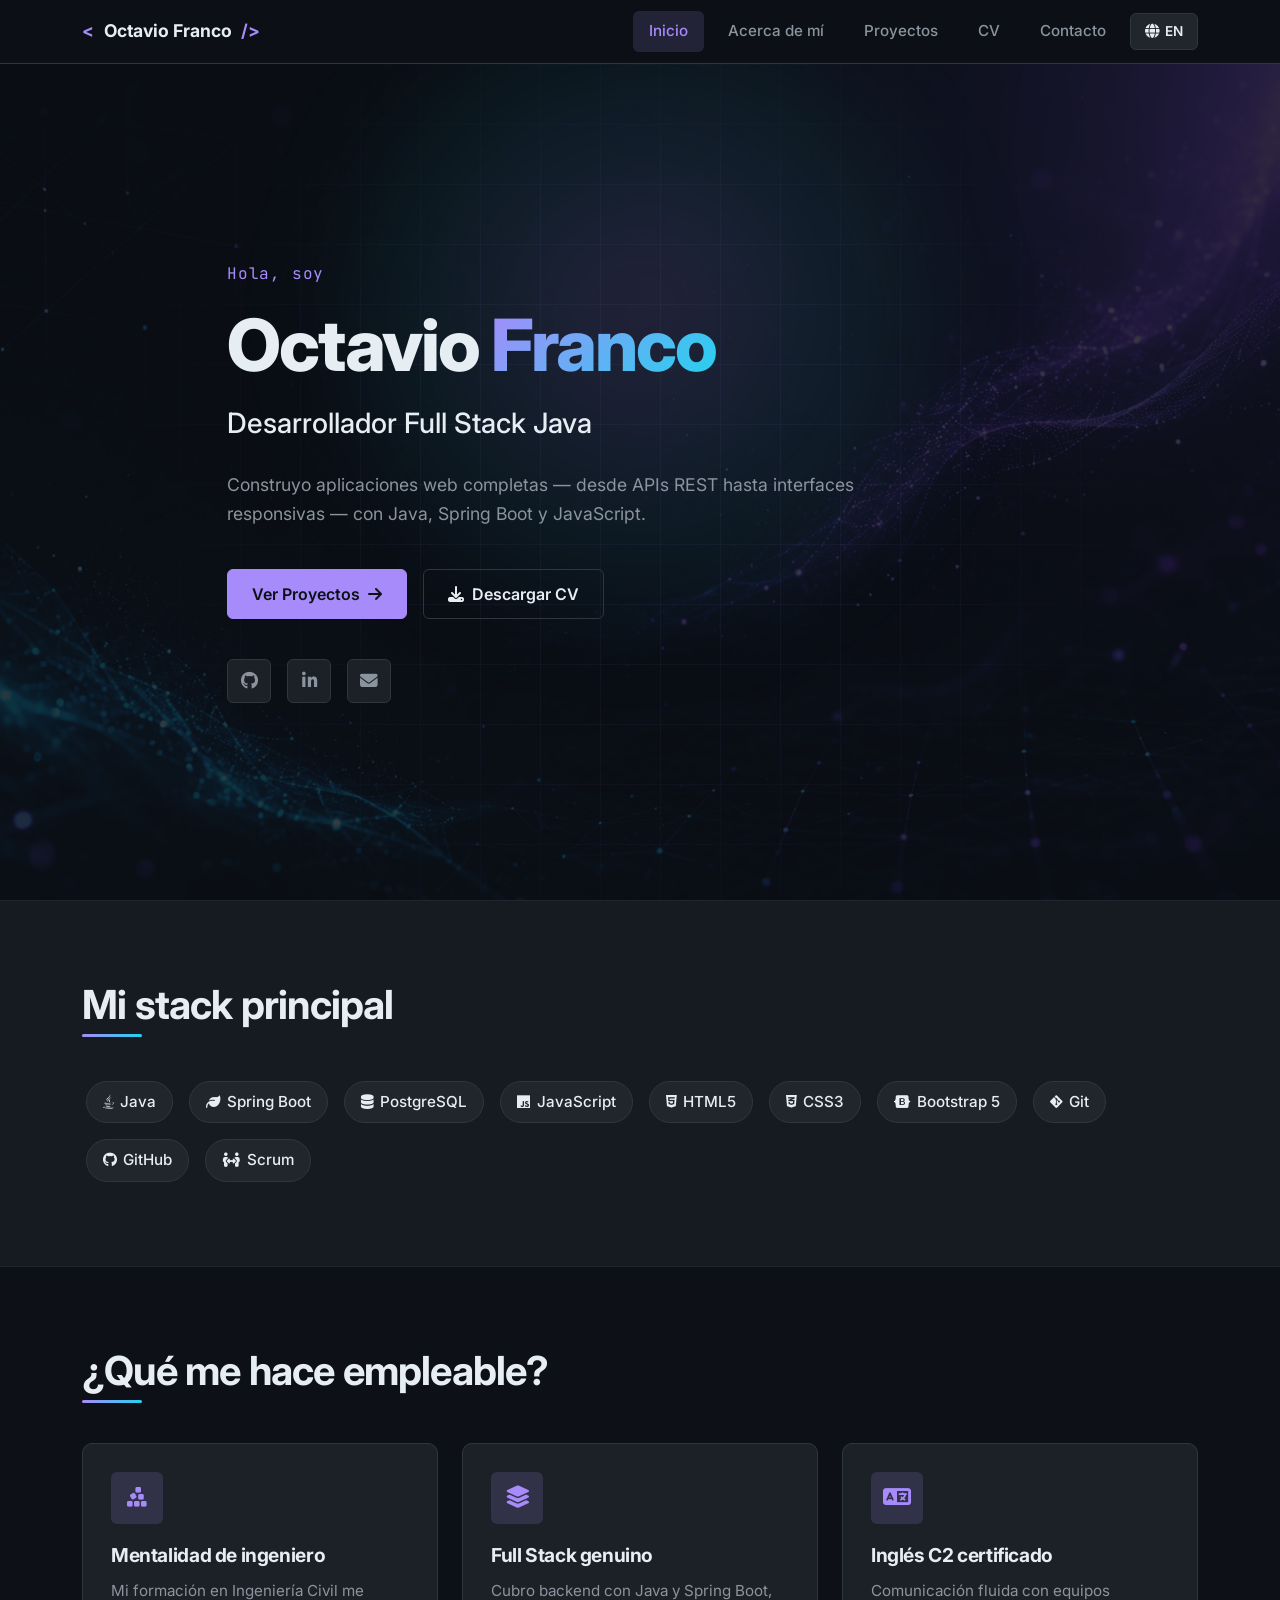
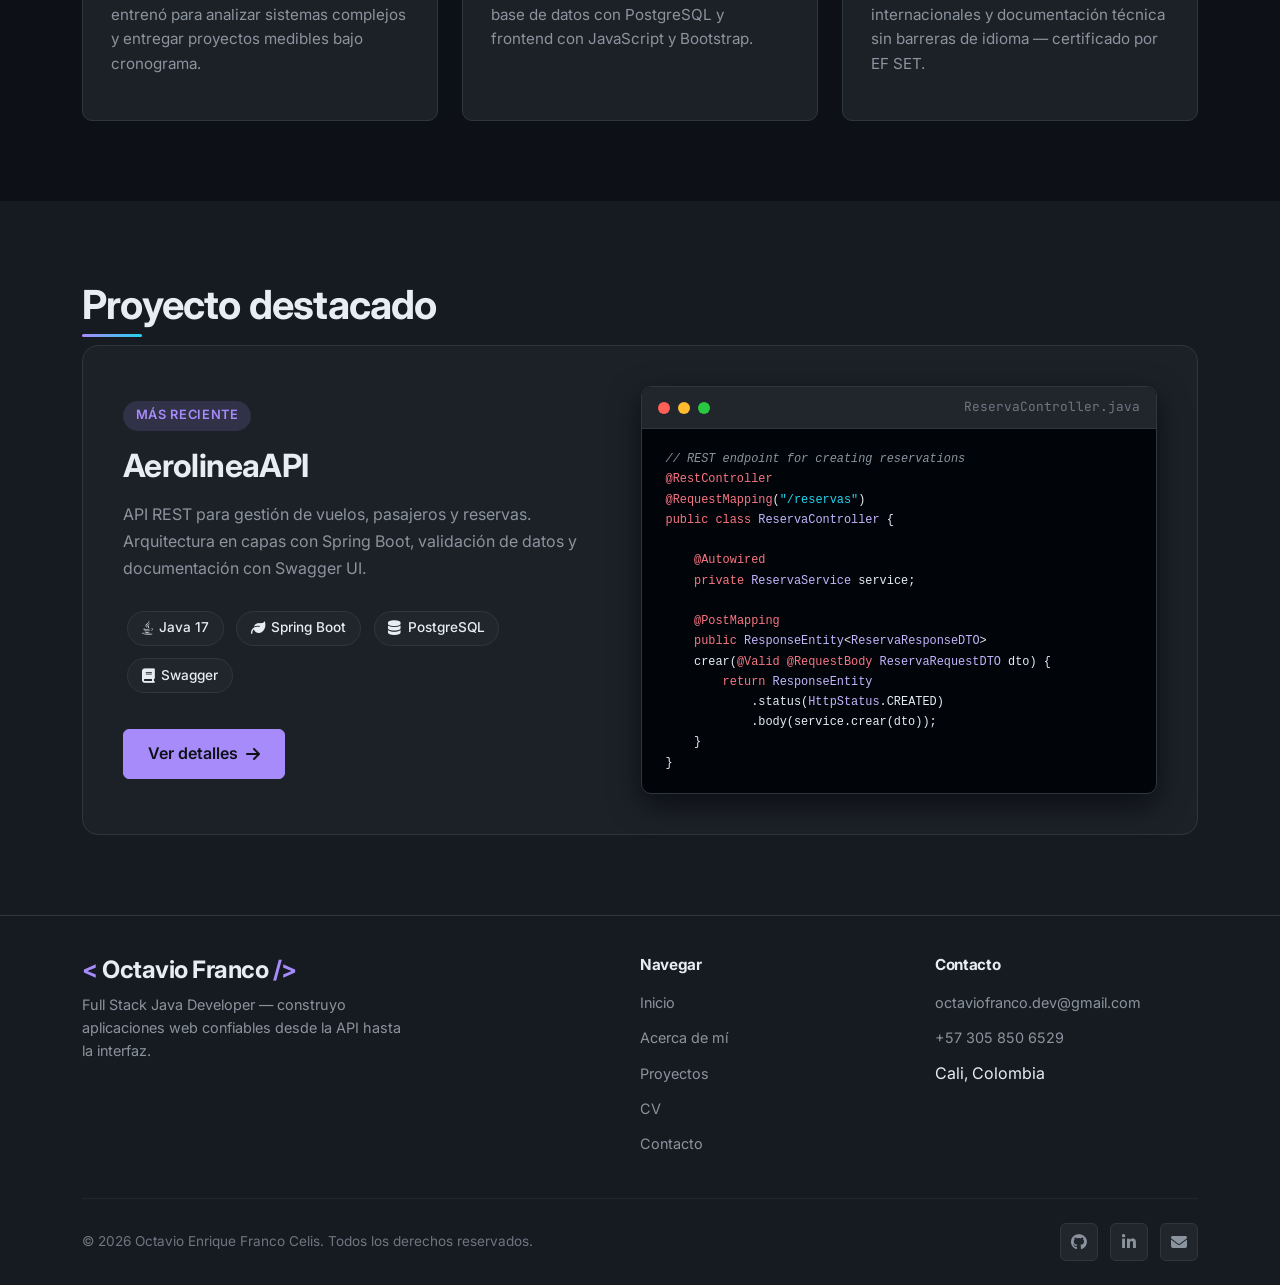
==== index.html @ 8898a6b8 "Portafolio — Octavio Franco, Full Stack Java Developer" ====
<!DOCTYPE html>
<html lang="es">
<head>
  <meta charset="UTF-8" />
  <meta name="viewport" content="width=device-width, initial-scale=1.0" />
  <meta name="description" content="Octavio Franco — Full Stack Java Developer Portfolio. Java, Spring Boot, PostgreSQL, JavaScript." />
  <meta name="author" content="Octavio Enrique Franco Celis" />
  <title>Octavio Franco · Full Stack Java Developer</title>

  <!-- Fonts -->
  <link rel="preconnect" href="https://fonts.googleapis.com" />
  <link rel="preconnect" href="https://fonts.gstatic.com" crossorigin />
  <link href="https://fonts.googleapis.com/css2?family=Inter:wght@400;500;600;700;800&family=JetBrains+Mono:wght@400;600&display=swap" rel="stylesheet" />

  <!-- Bootstrap 5 -->
  <link href="https://cdn.jsdelivr.net/npm/bootstrap@5.3.3/dist/css/bootstrap.min.css" rel="stylesheet" />

  <!-- Font Awesome -->
  <link rel="stylesheet" href="https://cdnjs.cloudflare.com/ajax/libs/font-awesome/6.5.0/css/all.min.css" />

  <!-- Own styles -->
  <link rel="stylesheet" href="assets/css/global.css" />
  <link rel="stylesheet" href="assets/css/home.css" />
</head>
<body data-page="index">

  <!-- Navbar (loaded via fetch) -->
  <div id="navbar-container"></div>

  <main>
    <!-- HERO -->
    <section class="hero">
      <div class="hero-bg-img"></div>
      <div class="hero-bg-grid"></div>
      <div class="hero-bg-glow"></div>
      <div class="container hero-content">
        <p class="hero-greeting fade-in" data-i18n="home.greeting">Hola, soy</p>
        <h1 class="hero-name fade-in fade-in-delay-1">
          Octavio <span class="accent">Franco</span>
        </h1>
        <p class="hero-role fade-in fade-in-delay-2" data-i18n="home.role">Desarrollador Full Stack Java</p>
        <p class="hero-tagline fade-in fade-in-delay-3" data-i18n="home.tagline">
          Construyo aplicaciones web completas — desde APIs REST hasta interfaces responsivas — con Java, Spring Boot y JavaScript.
        </p>

        <div class="hero-cta fade-in fade-in-delay-3">
          <a href="projects.html" class="btn-primary-custom">
            <span data-i18n="home.cta.projects">Ver Proyectos</span>
            <i class="fa-solid fa-arrow-right"></i>
          </a>
          <a href="assets/docs/cv-octavio-franco.pdf" class="btn-outline-custom" download>
            <i class="fa-solid fa-download"></i>
            <span data-i18n="home.cta.cv">Descargar CV</span>
          </a>
        </div>

        <div class="hero-social fade-in fade-in-delay-3">
          <a href="https://github.com/0ctapod" target="_blank" rel="noopener" aria-label="GitHub"><i class="fa-brands fa-github"></i></a>
          <a href="https://www.linkedin.com/in/octavio-franco-6341483b8/" target="_blank" rel="noopener" aria-label="LinkedIn"><i class="fa-brands fa-linkedin-in"></i></a>
          <a href="mailto:octaviofranco.dev@gmail.com" aria-label="Email"><i class="fa-solid fa-envelope"></i></a>
        </div>
      </div>
    </section>

    <!-- STACK -->
    <section class="section stack-section">
      <div class="container">
        <h2 class="section-title reveal" data-i18n="home.stack.title">Mi stack principal</h2>
        <div class="stack-grid reveal">
          <span class="tech-chip"><i class="fa-brands fa-java"></i> Java</span>
          <span class="tech-chip"><i class="fa-solid fa-leaf"></i> Spring Boot</span>
          <span class="tech-chip"><i class="fa-solid fa-database"></i> PostgreSQL</span>
          <span class="tech-chip"><i class="fa-brands fa-js"></i> JavaScript</span>
          <span class="tech-chip"><i class="fa-brands fa-html5"></i> HTML5</span>
          <span class="tech-chip"><i class="fa-brands fa-css3-alt"></i> CSS3</span>
          <span class="tech-chip"><i class="fa-brands fa-bootstrap"></i> Bootstrap 5</span>
          <span class="tech-chip"><i class="fa-brands fa-git-alt"></i> Git</span>
          <span class="tech-chip"><i class="fa-brands fa-github"></i> GitHub</span>
          <span class="tech-chip"><i class="fa-solid fa-people-arrows"></i> Scrum</span>
        </div>
      </div>
    </section>

    <!-- HIGHLIGHTS -->
    <section class="section highlights-section">
      <div class="container">
        <h2 class="section-title reveal" data-i18n="home.highlights.title">¿Qué me hace empleable?</h2>
        <div class="row g-4 mt-2">
          <div class="col-md-4 reveal">
            <div class="card-custom highlight-card">
              <div class="highlight-icon"><i class="fa-solid fa-cubes-stacked"></i></div>
              <h3 data-i18n="home.highlights.engineer.title">Mentalidad de ingeniero</h3>
              <p data-i18n="home.highlights.engineer.desc">Mi formación en Ingeniería Civil me entrenó para analizar sistemas complejos y entregar proyectos medibles bajo cronograma.</p>
            </div>
          </div>
          <div class="col-md-4 reveal">
            <div class="card-custom highlight-card">
              <div class="highlight-icon"><i class="fa-solid fa-layer-group"></i></div>
              <h3 data-i18n="home.highlights.fullstack.title">Full Stack genuino</h3>
              <p data-i18n="home.highlights.fullstack.desc">Cubro backend con Java y Spring Boot, base de datos con PostgreSQL y frontend con JavaScript y Bootstrap.</p>
            </div>
          </div>
          <div class="col-md-4 reveal">
            <div class="card-custom highlight-card">
              <div class="highlight-icon"><i class="fa-solid fa-language"></i></div>
              <h3 data-i18n="home.highlights.english.title">Inglés C2 certificado</h3>
              <p data-i18n="home.highlights.english.desc">Comunicación fluida con equipos internacionales y documentación técnica sin barreras de idioma — certificado por EF SET.</p>
            </div>
          </div>
        </div>
      </div>
    </section>

    <!-- FEATURED PROJECT -->
    <section class="section featured-section">
      <div class="container">
        <h2 class="section-title reveal" data-i18n="home.feature.title">Proyecto destacado</h2>
        <div class="featured-card reveal">
          <div class="featured-meta">
            <span class="featured-tag" data-i18n="home.feature.label">Más reciente</span>
            <h3>AerolineaAPI</h3>
            <p data-i18n="home.feature.desc">API REST para gestión de vuelos, pasajeros y reservas. Arquitectura en capas con Spring Boot, validación de datos y documentación con Swagger UI.</p>
            <div class="featured-stack">
              <span class="tech-chip"><i class="fa-brands fa-java"></i> Java 17</span>
              <span class="tech-chip"><i class="fa-solid fa-leaf"></i> Spring Boot</span>
              <span class="tech-chip"><i class="fa-solid fa-database"></i> PostgreSQL</span>
              <span class="tech-chip"><i class="fa-solid fa-book"></i> Swagger</span>
            </div>
            <a href="projects.html#aerolinea" class="btn-primary-custom mt-3">
              <span data-i18n="home.feature.cta">Ver detalles</span>
              <i class="fa-solid fa-arrow-right"></i>
            </a>
          </div>
          <div class="featured-visual">
            <div class="code-window">
              <div class="code-bar">
                <span class="dot red"></span>
                <span class="dot yellow"></span>
                <span class="dot green"></span>
                <span class="code-filename">ReservaController.java</span>
              </div>
              <pre class="code-body"><code><span class="code-comment">// REST endpoint for creating reservations</span>
<span class="code-keyword">@RestController</span>
<span class="code-keyword">@RequestMapping</span>(<span class="code-string">"/reservas"</span>)
<span class="code-keyword">public class</span> <span class="code-class">ReservaController</span> {

    <span class="code-keyword">@Autowired</span>
    <span class="code-keyword">private</span> <span class="code-class">ReservaService</span> service;

    <span class="code-keyword">@PostMapping</span>
    <span class="code-keyword">public</span> <span class="code-class">ResponseEntity</span>&lt;<span class="code-class">ReservaResponseDTO</span>&gt;
    crear(<span class="code-keyword">@Valid @RequestBody</span> <span class="code-class">ReservaRequestDTO</span> dto) {
        <span class="code-keyword">return</span> <span class="code-class">ResponseEntity</span>
            .status(<span class="code-class">HttpStatus</span>.CREATED)
            .body(service.crear(dto));
    }
}</code></pre>
            </div>
          </div>
        </div>
      </div>
    </section>
  </main>

  <!-- Footer (loaded via fetch) -->
  <div id="footer-container"></div>

  <!-- Bootstrap JS -->
  <script src="https://cdn.jsdelivr.net/npm/bootstrap@5.3.3/dist/js/bootstrap.bundle.min.js"></script>
  <!-- Own scripts -->
  <script src="assets/js/translations.js"></script>
  <script src="assets/js/main.js"></script>
</body>
</html>
---- assets/css/global.css ----
/* ============================================================
   GLOBAL.CSS — Design System & Shared Components
   Octavio Franco · Full Stack Java Developer Portfolio
   Style: Dark Tech Professional (GitHub-inspired)
   ============================================================ */

/* ---------- Design Tokens ---------- */
:root {
  /* Surface colors */
  --bg-primary: #0d1117;
  --bg-surface: #161b22;
  --bg-card: #1c2128;
  --bg-elevated: #21262d;

  /* Borders & dividers */
  --border: #30363d;
  --border-muted: #21262d;

  /* Accent colors — Violet + Cyan */
  --accent: #a78bfa;
  --accent-hover: #c4b5fd;
  --accent-soft: rgba(167, 139, 250, 0.15);
  --accent-cyan: #22d3ee;
  --accent-cyan-soft: rgba(34, 211, 238, 0.15);
  --accent-green: #3fb950;
  --accent-orange: #f0883e;

  /* Text */
  --text-primary: #e6edf3;
  --text-secondary: #8b949e;
  --text-muted: #6e7681;

  /* Effects */
  --shadow-sm: 0 1px 3px rgba(0, 0, 0, 0.4);
  --shadow-md: 0 4px 12px rgba(0, 0, 0, 0.5);
  --shadow-lg: 0 10px 30px rgba(0, 0, 0, 0.6);
  --glow-accent: 0 0 20px rgba(167, 139, 250, 0.3);
  --glow-cyan:   0 0 20px rgba(34, 211, 238, 0.25);

  /* Spacing & layout */
  --radius-sm: 6px;
  --radius-md: 10px;
  --radius-lg: 16px;
  --navbar-h: 64px;

  /* Typography */
  --font-sans: 'Inter', -apple-system, BlinkMacSystemFont, 'Segoe UI', sans-serif;
  --font-mono: 'JetBrains Mono', 'Fira Code', Consolas, monospace;
}

/* ---------- Reset & Base ---------- */
* {
  margin: 0;
  padding: 0;
  box-sizing: border-box;
}

html {
  scroll-behavior: smooth;
  scroll-padding-top: var(--navbar-h);
}

body {
  font-family: var(--font-sans);
  background-color: var(--bg-primary);
  color: var(--text-primary);
  line-height: 1.6;
  min-height: 100vh;
  display: flex;
  flex-direction: column;
  overflow-x: hidden;
}

main {
  flex: 1;
  padding-top: var(--navbar-h);
}

a {
  color: var(--accent);
  text-decoration: none;
  transition: color 0.2s ease;
}

a:hover {
  color: var(--accent-hover);
}

h1, h2, h3, h4, h5, h6 {
  color: var(--text-primary);
  font-weight: 700;
  line-height: 1.2;
  letter-spacing: -0.02em;
}

h1 { font-size: clamp(2rem, 5vw, 3.5rem); }
h2 { font-size: clamp(1.75rem, 4vw, 2.5rem); }
h3 { font-size: clamp(1.25rem, 3vw, 1.75rem); }

p {
  color: var(--text-secondary);
  font-size: 1rem;
}

/* ---------- Reusable Layout ---------- */
.section {
  padding: 5rem 0;
}

.section-title {
  margin-bottom: 1rem;
  position: relative;
  display: inline-block;
}

.section-title::after {
  content: '';
  position: absolute;
  bottom: -8px;
  left: 0;
  width: 60px;
  height: 3px;
  background: linear-gradient(90deg, var(--accent), var(--accent-cyan));
  border-radius: 2px;
}

.section-subtitle {
  color: var(--text-secondary);
  margin-bottom: 3rem;
  max-width: 600px;
}

/* ---------- Buttons ---------- */
.btn-primary-custom {
  background: var(--accent);
  color: var(--bg-primary);
  border: 1px solid var(--accent);
  padding: 0.7rem 1.5rem;
  border-radius: var(--radius-sm);
  font-weight: 600;
  transition: all 0.2s ease;
  display: inline-flex;
  align-items: center;
  gap: 0.5rem;
}

.btn-primary-custom:hover {
  background: var(--accent-hover);
  border-color: var(--accent-hover);
  color: var(--bg-primary);
  transform: translateY(-2px);
  box-shadow: var(--glow-accent);
}

.btn-outline-custom {
  background: transparent;
  color: var(--text-primary);
  border: 1px solid var(--border);
  padding: 0.7rem 1.5rem;
  border-radius: var(--radius-sm);
  font-weight: 600;
  transition: all 0.2s ease;
  display: inline-flex;
  align-items: center;
  gap: 0.5rem;
}

.btn-outline-custom:hover {
  border-color: var(--accent);
  color: var(--accent);
  background: var(--accent-soft);
  transform: translateY(-2px);
}

/* ---------- Cards ---------- */
.card-custom {
  background: var(--bg-card);
  border: 1px solid var(--border);
  border-radius: var(--radius-md);
  padding: 1.75rem;
  transition: all 0.25s ease;
  height: 100%;
}

.card-custom:hover {
  border-color: var(--accent);
  transform: translateY(-4px);
  box-shadow: var(--shadow-md), var(--glow-accent);
}

/* ---------- Tech chips ---------- */
.tech-chip {
  display: inline-flex;
  align-items: center;
  gap: 0.4rem;
  background: var(--bg-elevated);
  color: var(--text-primary);
  border: 1px solid var(--border);
  padding: 0.35rem 0.85rem;
  border-radius: 100px;
  font-size: 0.85rem;
  font-weight: 500;
  margin: 0.25rem;
  transition: all 0.2s ease;
}

.tech-chip:hover {
  border-color: var(--accent);
  color: var(--accent);
}

.tech-chip i {
  font-size: 0.9rem;
}

/* ---------- NAVBAR ---------- */
.navbar-custom {
  position: fixed;
  top: 0;
  left: 0;
  right: 0;
  height: var(--navbar-h);
  background: rgba(13, 17, 23, 0.85);
  backdrop-filter: blur(12px);
  -webkit-backdrop-filter: blur(12px);
  border-bottom: 1px solid var(--border);
  z-index: 1000;
  transition: all 0.3s ease;
}

.navbar-custom .container {
  height: 100%;
  display: flex;
  align-items: center;
  justify-content: space-between;
}

.navbar-brand-custom {
  display: flex;
  align-items: center;
  gap: 0.6rem;
  color: var(--text-primary);
  font-weight: 700;
  font-size: 1.1rem;
  text-decoration: none;
}

.navbar-brand-custom:hover {
  color: var(--accent);
}

.navbar-brand-custom .brand-bracket {
  color: var(--accent);
}

.navbar-nav-custom {
  display: flex;
  align-items: center;
  gap: 0.5rem;
  list-style: none;
  margin: 0;
  padding: 0;
}

.navbar-nav-custom li a {
  display: block;
  padding: 0.5rem 1rem;
  color: var(--text-secondary);
  font-weight: 500;
  font-size: 0.95rem;
  border-radius: var(--radius-sm);
  transition: all 0.2s ease;
}

.navbar-nav-custom li a:hover {
  color: var(--text-primary);
  background: var(--bg-elevated);
}

.navbar-nav-custom li a.active {
  color: var(--accent);
  background: var(--accent-soft);
}

.lang-toggle {
  display: inline-flex;
  align-items: center;
  gap: 0.4rem;
  padding: 0.4rem 0.85rem;
  background: var(--bg-elevated);
  border: 1px solid var(--border);
  border-radius: var(--radius-sm);
  color: var(--text-primary);
  font-weight: 600;
  font-size: 0.85rem;
  cursor: pointer;
  transition: all 0.2s ease;
}

.lang-toggle:hover {
  border-color: var(--accent);
  color: var(--accent);
}

.lang-toggle i {
  font-size: 0.9rem;
}

/* Mobile menu button */
.menu-toggle {
  display: none;
  background: transparent;
  border: 1px solid var(--border);
  color: var(--text-primary);
  width: 40px;
  height: 40px;
  border-radius: var(--radius-sm);
  cursor: pointer;
  align-items: center;
  justify-content: center;
}

.menu-toggle:hover {
  border-color: var(--accent);
  color: var(--accent);
}

/* ---------- FOOTER ---------- */
.footer-custom {
  background: var(--bg-surface);
  border-top: 1px solid var(--border);
  padding: 2.5rem 0 1.5rem;
  margin-top: auto;
}

.footer-grid {
  display: grid;
  grid-template-columns: 2fr 1fr 1fr;
  gap: 2rem;
  margin-bottom: 2rem;
}

.footer-brand h4 {
  margin-bottom: 0.5rem;
  color: var(--text-primary);
}

.footer-brand p {
  color: var(--text-secondary);
  font-size: 0.9rem;
  max-width: 320px;
}

.footer-col h5 {
  color: var(--text-primary);
  font-size: 0.95rem;
  margin-bottom: 1rem;
}

.footer-col ul {
  list-style: none;
  padding: 0;
  margin: 0;
}

.footer-col ul li {
  margin-bottom: 0.6rem;
}

.footer-col ul li a {
  color: var(--text-secondary);
  font-size: 0.9rem;
  transition: color 0.2s ease;
}

.footer-col ul li a:hover {
  color: var(--accent);
}

.footer-bottom {
  border-top: 1px solid var(--border-muted);
  padding-top: 1.5rem;
  display: flex;
  justify-content: space-between;
  align-items: center;
  flex-wrap: wrap;
  gap: 1rem;
}

.footer-bottom p {
  color: var(--text-muted);
  font-size: 0.85rem;
  margin: 0;
}

.social-icons {
  display: flex;
  gap: 0.75rem;
}

.social-icons a {
  display: inline-flex;
  align-items: center;
  justify-content: center;
  width: 38px;
  height: 38px;
  background: var(--bg-elevated);
  border: 1px solid var(--border);
  border-radius: var(--radius-sm);
  color: var(--text-secondary);
  transition: all 0.2s ease;
}

.social-icons a:hover {
  background: var(--accent-soft);
  border-color: var(--accent);
  color: var(--accent);
  transform: translateY(-2px);
}

/* ---------- Animations ---------- */
@keyframes fadeInUp {
  from {
    opacity: 0;
    transform: translateY(20px);
  }
  to {
    opacity: 1;
    transform: translateY(0);
  }
}

.fade-in {
  animation: fadeInUp 0.6s ease-out forwards;
}

.fade-in-delay-1 { animation-delay: 0.1s; opacity: 0; }
.fade-in-delay-2 { animation-delay: 0.2s; opacity: 0; }
.fade-in-delay-3 { animation-delay: 0.3s; opacity: 0; }

/* Scroll reveal */
.reveal {
  opacity: 0;
  transform: translateY(30px);
  transition: opacity 0.7s ease, transform 0.7s ease;
}

.reveal.visible {
  opacity: 1;
  transform: translateY(0);
}

/* ---------- Responsive ---------- */
@media (max-width: 992px) {
  .footer-grid {
    grid-template-columns: 1fr 1fr;
  }
  .footer-brand {
    grid-column: span 2;
  }
}

@media (max-width: 768px) {
  .menu-toggle {
    display: inline-flex;
  }

  .navbar-nav-custom {
    position: fixed;
    top: var(--navbar-h);
    left: 0;
    right: 0;
    flex-direction: column;
    align-items: stretch;
    gap: 0;
    background: var(--bg-surface);
    border-bottom: 1px solid var(--border);
    padding: 1rem;
    transform: translateY(-150%);
    transition: transform 0.3s ease;
  }

  .navbar-nav-custom.open {
    transform: translateY(0);
  }

  .navbar-nav-custom li {
    width: 100%;
  }

  .navbar-nav-custom li a {
    width: 100%;
    padding: 0.85rem 1rem;
  }

  .lang-toggle {
    margin-top: 0.5rem;
    align-self: flex-start;
  }

  .section {
    padding: 3rem 0;
  }

  .footer-grid {
    grid-template-columns: 1fr;
  }
  .footer-brand {
    grid-column: span 1;
  }
  .footer-bottom {
    flex-direction: column;
    text-align: center;
  }
}
---- assets/css/home.css ----
/* ============================================================
   HOME.CSS — Landing page specific styles
   ============================================================ */

/* ---------- HERO ---------- */
.hero {
  position: relative;
  min-height: calc(100vh - var(--navbar-h));
  display: flex;
  align-items: center;
  overflow: hidden;
  padding: 4rem 0;
}

/* Background image layer — place generated image at assets/img/hero-bg.png */
.hero-bg-img {
  position: absolute;
  inset: 0;
  background-image: url('../img/hero-bg.png');
  background-size: cover;
  background-position: center;
  opacity: 0.18;
  pointer-events: none;
  /* Fallback: if image not present, this layer is invisible — grid shows instead */
}

.hero-bg-grid {
  position: absolute;
  inset: 0;
  background-image:
    linear-gradient(rgba(167, 139, 250, 0.05) 1px, transparent 1px),
    linear-gradient(90deg, rgba(167, 139, 250, 0.05) 1px, transparent 1px);
  background-size: 60px 60px;
  mask-image: radial-gradient(circle at center, black 30%, transparent 75%);
  -webkit-mask-image: radial-gradient(circle at center, black 30%, transparent 75%);
  pointer-events: none;
}

.hero-bg-glow {
  position: absolute;
  top: 30%;
  left: 50%;
  transform: translate(-50%, -50%);
  width: 700px;
  height: 700px;
  background: radial-gradient(
    ellipse at center,
    rgba(167, 139, 250, 0.18) 0%,
    rgba(34, 211, 238, 0.07) 45%,
    transparent 70%
  );
  pointer-events: none;
  filter: blur(50px);
}

.hero-content {
  position: relative;
  z-index: 2;
  max-width: 850px;
}

.hero-greeting {
  font-family: var(--font-mono);
  color: var(--accent);
  font-size: 1rem;
  margin-bottom: 1rem;
  letter-spacing: 0.05em;
}

.hero-name {
  font-size: clamp(2.5rem, 7vw, 4.5rem);
  font-weight: 800;
  margin-bottom: 0.75rem;
  letter-spacing: -0.03em;
}

.hero-name .accent {
  background: linear-gradient(135deg, var(--accent) 0%, var(--accent-cyan) 100%);
  -webkit-background-clip: text;
  -webkit-text-fill-color: transparent;
  background-clip: text;
}

.hero-role {
  font-size: clamp(1.25rem, 3vw, 1.75rem);
  color: var(--text-primary);
  font-weight: 500;
  margin-bottom: 1.5rem;
}

.hero-tagline {
  font-size: 1.1rem;
  color: var(--text-secondary);
  max-width: 640px;
  margin-bottom: 2.5rem;
  line-height: 1.7;
}

.hero-cta {
  display: flex;
  gap: 1rem;
  flex-wrap: wrap;
  margin-bottom: 2.5rem;
}

.hero-social {
  display: flex;
  gap: 1rem;
}

.hero-social a {
  display: inline-flex;
  align-items: center;
  justify-content: center;
  width: 44px;
  height: 44px;
  background: var(--bg-card);
  border: 1px solid var(--border);
  border-radius: var(--radius-sm);
  color: var(--text-secondary);
  font-size: 1.1rem;
  transition: all 0.2s ease;
}

.hero-social a:hover {
  color: var(--accent);
  border-color: var(--accent);
  transform: translateY(-3px);
  box-shadow: var(--glow-accent);
}

/* ---------- STACK ---------- */
.stack-section {
  background: var(--bg-surface);
  border-top: 1px solid var(--border-muted);
  border-bottom: 1px solid var(--border-muted);
}

.stack-grid {
  display: flex;
  flex-wrap: wrap;
  gap: 0.5rem;
  margin-top: 2rem;
}

.stack-grid .tech-chip {
  font-size: 0.95rem;
  padding: 0.5rem 1rem;
}

/* ---------- HIGHLIGHTS ---------- */
.highlights-section { background: var(--bg-primary); }

.highlight-card {
  text-align: left;
  position: relative;
  overflow: hidden;
}

.highlight-icon {
  display: inline-flex;
  align-items: center;
  justify-content: center;
  width: 52px;
  height: 52px;
  border-radius: var(--radius-sm);
  background: var(--accent-soft);
  color: var(--accent);
  font-size: 1.4rem;
  margin-bottom: 1.25rem;
}

.highlight-card h3 {
  font-size: 1.2rem;
  margin-bottom: 0.75rem;
}

.highlight-card p {
  font-size: 0.95rem;
  line-height: 1.6;
}

/* ---------- FEATURED PROJECT ---------- */
.featured-section { background: var(--bg-surface); }

.featured-card {
  display: grid;
  grid-template-columns: 1fr 1.1fr;
  gap: 3rem;
  align-items: center;
  background: var(--bg-card);
  border: 1px solid var(--border);
  border-radius: var(--radius-lg);
  padding: 2.5rem;
  transition: all 0.3s ease;
}

.featured-card:hover {
  border-color: var(--accent);
  box-shadow: var(--shadow-md), var(--glow-accent), var(--glow-cyan);
}

.featured-tag {
  display: inline-block;
  background: var(--accent-soft);
  color: var(--accent);
  font-size: 0.8rem;
  font-weight: 600;
  padding: 0.3rem 0.8rem;
  border-radius: 100px;
  margin-bottom: 1rem;
  text-transform: uppercase;
  letter-spacing: 0.05em;
}

.featured-meta h3 {
  font-size: 2rem;
  margin-bottom: 1rem;
  color: var(--text-primary);
}

.featured-meta p {
  color: var(--text-secondary);
  margin-bottom: 1.5rem;
  line-height: 1.7;
}

.featured-stack {
  display: flex;
  flex-wrap: wrap;
  gap: 0.3rem;
  margin-bottom: 1rem;
}

/* Code window mockup */
.code-window {
  background: #010409;
  border: 1px solid var(--border);
  border-radius: var(--radius-md);
  overflow: hidden;
  font-family: var(--font-mono);
  font-size: 0.85rem;
  box-shadow: var(--shadow-lg);
}

.code-bar {
  display: flex;
  align-items: center;
  gap: 0.5rem;
  background: var(--bg-elevated);
  padding: 0.65rem 1rem;
  border-bottom: 1px solid var(--border);
}

.code-bar .dot {
  width: 12px;
  height: 12px;
  border-radius: 50%;
}
.dot.red { background: #ff5f57; }
.dot.yellow { background: #febc2e; }
.dot.green { background: #28c840; }

.code-filename {
  margin-left: auto;
  color: var(--text-muted);
  font-size: 0.8rem;
}

.code-body {
  margin: 0;
  padding: 1.25rem 1.5rem;
  color: var(--text-primary);
  line-height: 1.7;
  overflow-x: auto;
  white-space: pre;
}

.code-comment { color: #8b949e; font-style: italic; }
.code-keyword { color: #f97583; }
.code-string  { color: #22d3ee; }   /* cyan */
.code-class   { color: #c4b5fd; }   /* violet */

/* ---------- Responsive ---------- */
@media (max-width: 992px) {
  .featured-card {
    grid-template-columns: 1fr;
    gap: 2rem;
    padding: 2rem;
  }
  .code-body {
    font-size: 0.78rem;
  }
}

@media (max-width: 576px) {
  .hero {
    min-height: auto;
    padding: 3rem 0 2rem;
  }
  .hero-cta { flex-direction: column; align-items: flex-start; }
  .hero-cta .btn-primary-custom,
  .hero-cta .btn-outline-custom {
    width: 100%;
    justify-content: center;
  }
  .featured-card { padding: 1.5rem; }
  .code-body { font-size: 0.72rem; padding: 1rem; }
}
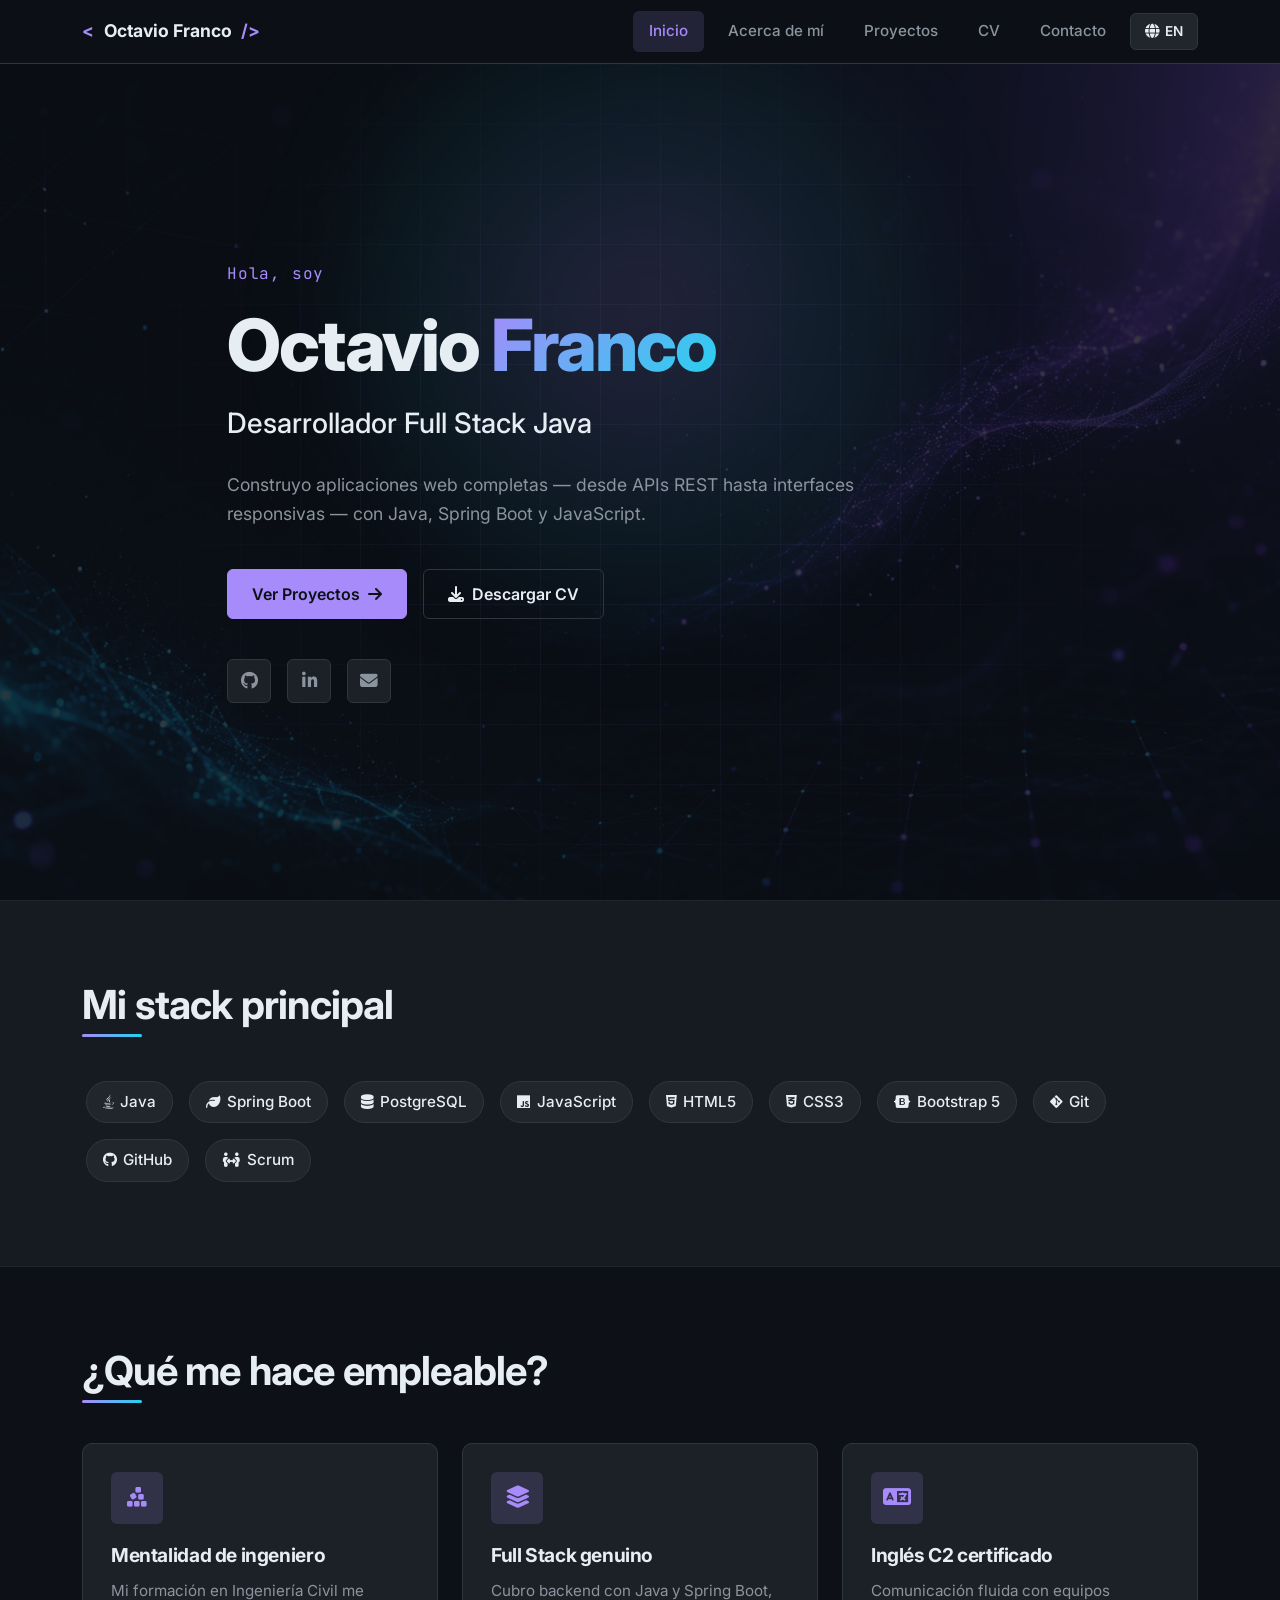
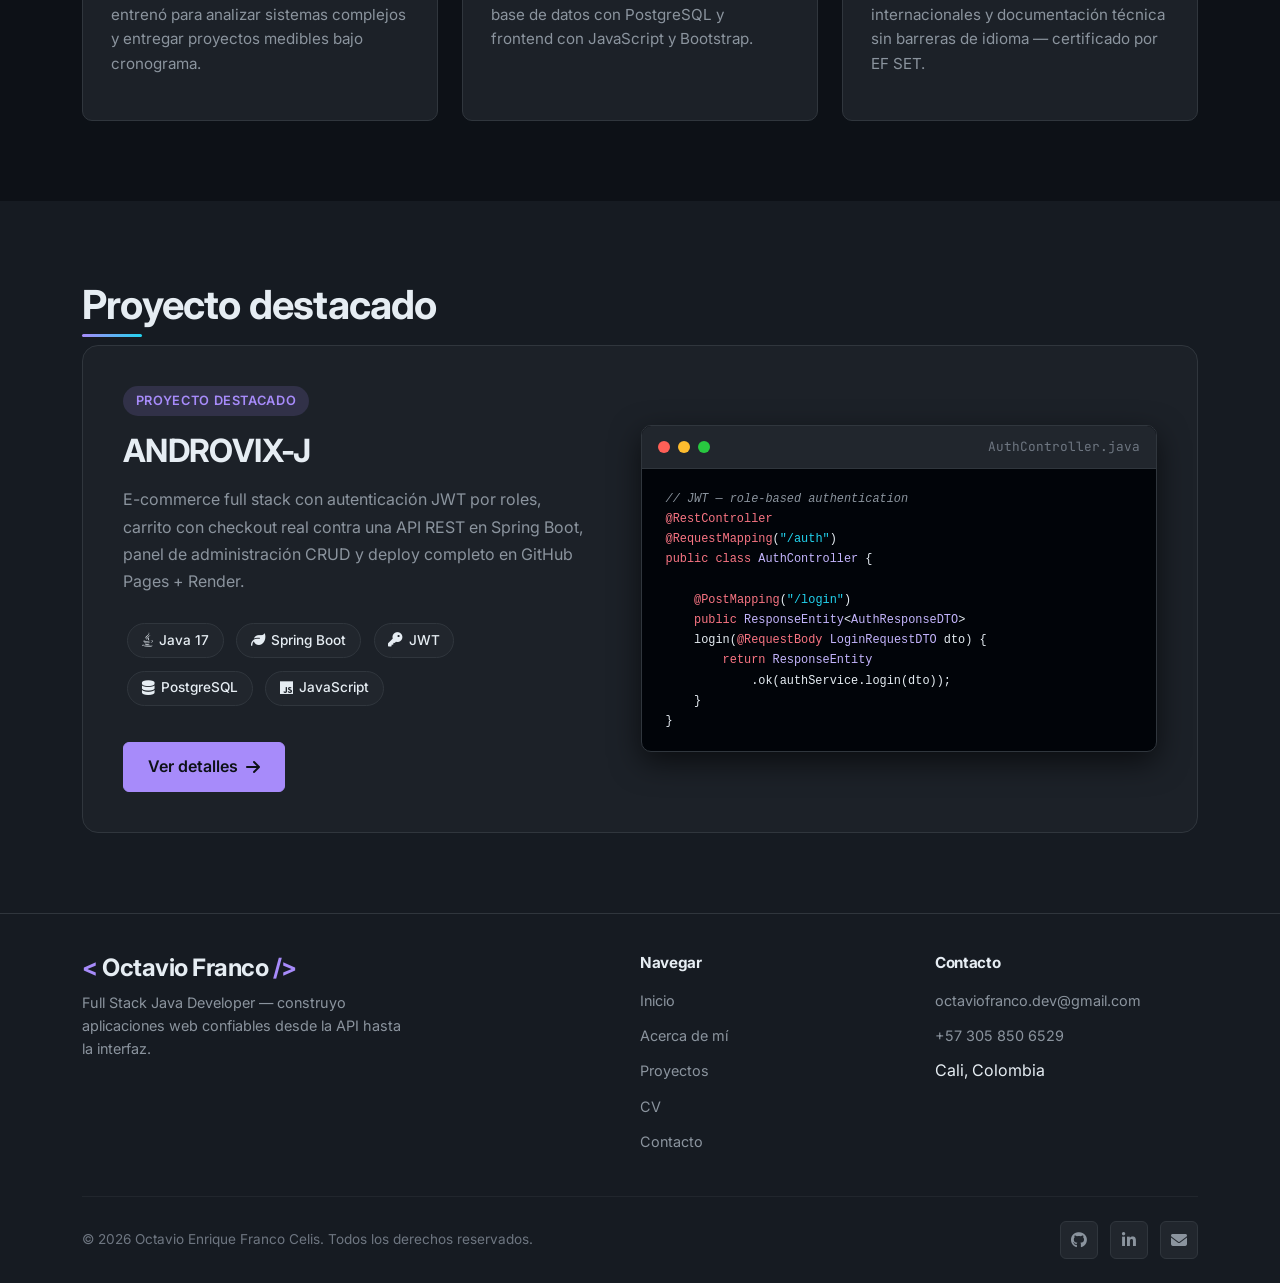
==== commit 9814ab81: "ANDROVIX-J como proyecto destacado, links y stack actualizados" ====
--- a/index.html
+++ b/index.html
@@ -117,16 +117,17 @@
         <h2 class="section-title reveal" data-i18n="home.feature.title">Proyecto destacado</h2>
         <div class="featured-card reveal">
           <div class="featured-meta">
-            <span class="featured-tag" data-i18n="home.feature.label">Más reciente</span>
-            <h3>AerolineaAPI</h3>
-            <p data-i18n="home.feature.desc">API REST para gestión de vuelos, pasajeros y reservas. Arquitectura en capas con Spring Boot, validación de datos y documentación con Swagger UI.</p>
+            <span class="featured-tag" data-i18n="home.feature.label">Proyecto Destacado</span>
+            <h3>ANDROVIX-J</h3>
+            <p data-i18n="home.feature.desc">E-commerce full stack con autenticación JWT por roles, carrito con checkout real contra una API REST en Spring Boot, panel de administración CRUD y deploy completo en GitHub Pages + Render.</p>
             <div class="featured-stack">
               <span class="tech-chip"><i class="fa-brands fa-java"></i> Java 17</span>
               <span class="tech-chip"><i class="fa-solid fa-leaf"></i> Spring Boot</span>
+              <span class="tech-chip"><i class="fa-solid fa-key"></i> JWT</span>
               <span class="tech-chip"><i class="fa-solid fa-database"></i> PostgreSQL</span>
-              <span class="tech-chip"><i class="fa-solid fa-book"></i> Swagger</span>
+              <span class="tech-chip"><i class="fa-brands fa-js"></i> JavaScript</span>
             </div>
-            <a href="projects.html#aerolinea" class="btn-primary-custom mt-3">
+            <a href="projects.html#androvix" class="btn-primary-custom mt-3">
               <span data-i18n="home.feature.cta">Ver detalles</span>
               <i class="fa-solid fa-arrow-right"></i>
             </a>
@@ -137,22 +138,18 @@
                 <span class="dot red"></span>
                 <span class="dot yellow"></span>
                 <span class="dot green"></span>
-                <span class="code-filename">ReservaController.java</span>
+                <span class="code-filename">AuthController.java</span>
               </div>
-              <pre class="code-body"><code><span class="code-comment">// REST endpoint for creating reservations</span>
+              <pre class="code-body"><code><span class="code-comment">// JWT — role-based authentication</span>
 <span class="code-keyword">@RestController</span>
-<span class="code-keyword">@RequestMapping</span>(<span class="code-string">"/reservas"</span>)
-<span class="code-keyword">public class</span> <span class="code-class">ReservaController</span> {
+<span class="code-keyword">@RequestMapping</span>(<span class="code-string">"/auth"</span>)
+<span class="code-keyword">public class</span> <span class="code-class">AuthController</span> {
 
-    <span class="code-keyword">@Autowired</span>
-    <span class="code-keyword">private</span> <span class="code-class">ReservaService</span> service;
-
-    <span class="code-keyword">@PostMapping</span>
-    <span class="code-keyword">public</span> <span class="code-class">ResponseEntity</span>&lt;<span class="code-class">ReservaResponseDTO</span>&gt;
-    crear(<span class="code-keyword">@Valid @RequestBody</span> <span class="code-class">ReservaRequestDTO</span> dto) {
+    <span class="code-keyword">@PostMapping</span>(<span class="code-string">"/login"</span>)
+    <span class="code-keyword">public</span> <span class="code-class">ResponseEntity</span>&lt;<span class="code-class">AuthResponseDTO</span>&gt;
+    login(<span class="code-keyword">@RequestBody</span> <span class="code-class">LoginRequestDTO</span> dto) {
         <span class="code-keyword">return</span> <span class="code-class">ResponseEntity</span>
-            .status(<span class="code-class">HttpStatus</span>.CREATED)
-            .body(service.crear(dto));
+            .ok(authService.login(dto));
     }
 }</code></pre>
             </div>
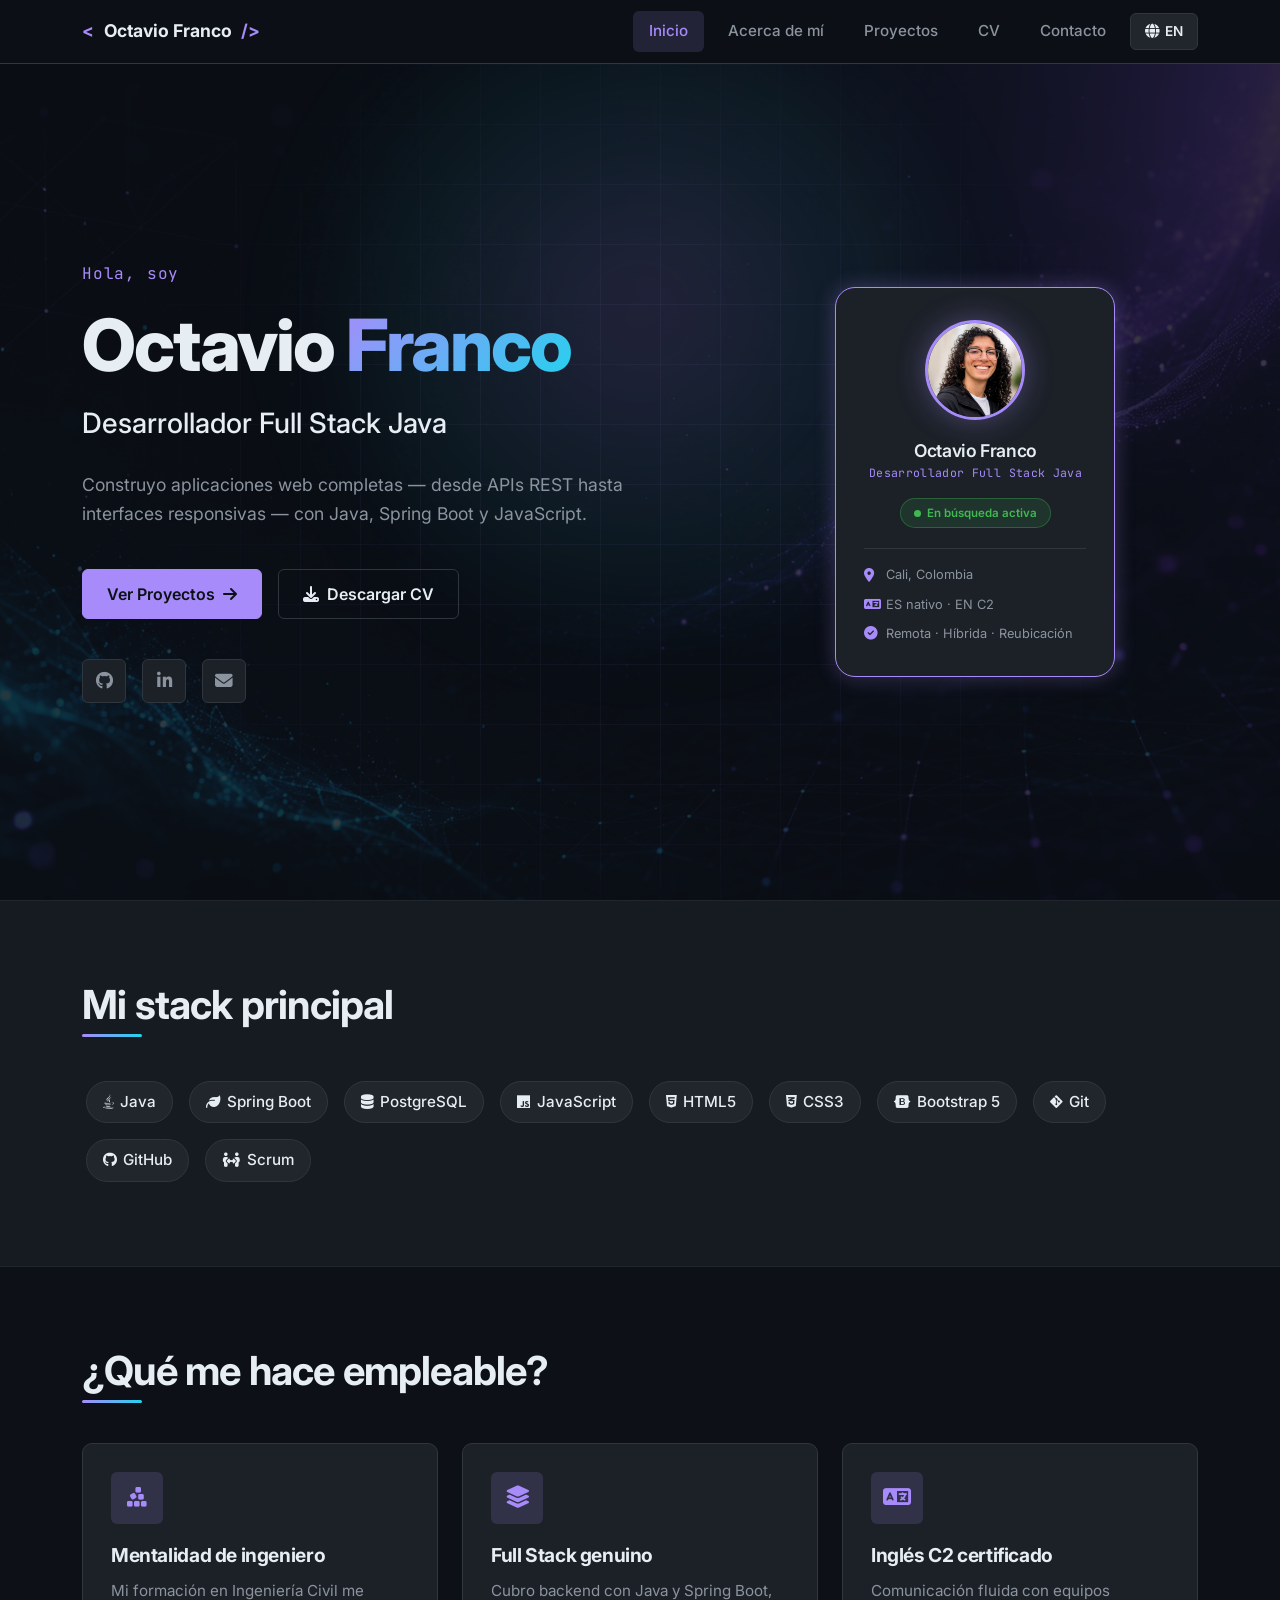
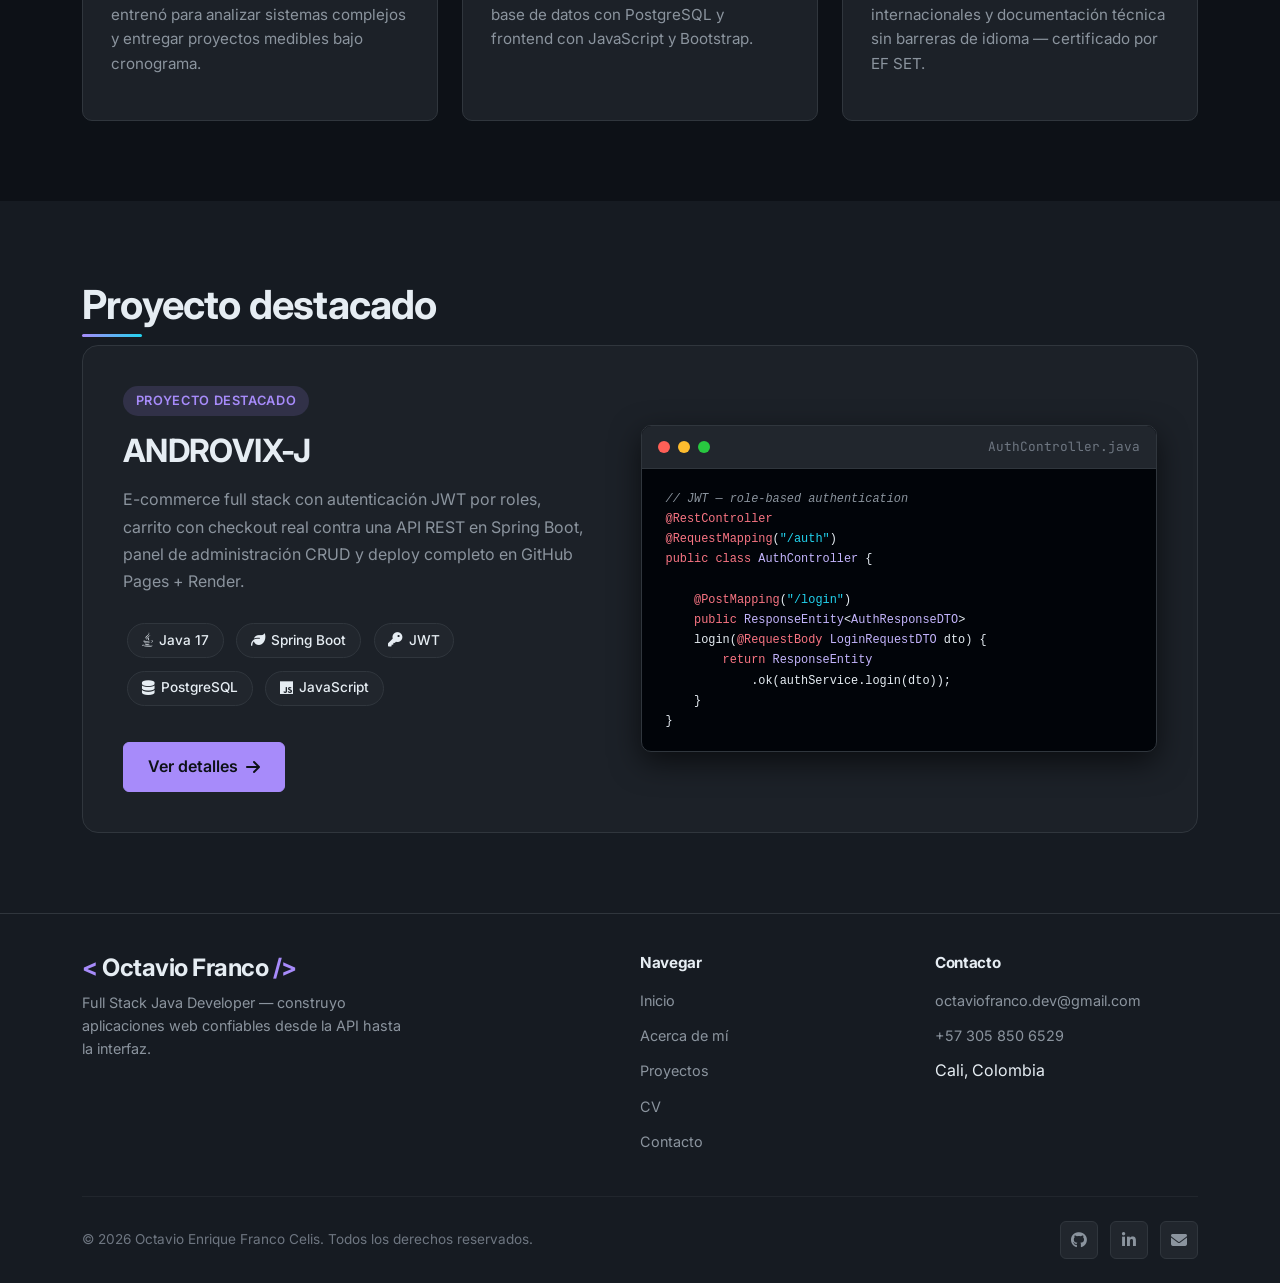
==== commit 3c626771: "Mejora Index: hero dos columnas con card de perfil y badge de disponibilidad" ====
--- a/index.html
+++ b/index.html
@@ -33,31 +33,61 @@
       <div class="hero-bg-img"></div>
       <div class="hero-bg-grid"></div>
       <div class="hero-bg-glow"></div>
-      <div class="container hero-content">
-        <p class="hero-greeting fade-in" data-i18n="home.greeting">Hola, soy</p>
-        <h1 class="hero-name fade-in fade-in-delay-1">
-          Octavio <span class="accent">Franco</span>
-        </h1>
-        <p class="hero-role fade-in fade-in-delay-2" data-i18n="home.role">Desarrollador Full Stack Java</p>
-        <p class="hero-tagline fade-in fade-in-delay-3" data-i18n="home.tagline">
-          Construyo aplicaciones web completas — desde APIs REST hasta interfaces responsivas — con Java, Spring Boot y JavaScript.
-        </p>
-
-        <div class="hero-cta fade-in fade-in-delay-3">
-          <a href="projects.html" class="btn-primary-custom">
-            <span data-i18n="home.cta.projects">Ver Proyectos</span>
-            <i class="fa-solid fa-arrow-right"></i>
-          </a>
-          <a href="assets/docs/cv-octavio-franco.pdf" class="btn-outline-custom" download>
-            <i class="fa-solid fa-download"></i>
-            <span data-i18n="home.cta.cv">Descargar CV</span>
-          </a>
-        </div>
-
-        <div class="hero-social fade-in fade-in-delay-3">
-          <a href="https://github.com/0ctapod" target="_blank" rel="noopener" aria-label="GitHub"><i class="fa-brands fa-github"></i></a>
-          <a href="https://www.linkedin.com/in/octavio-franco-6341483b8/" target="_blank" rel="noopener" aria-label="LinkedIn"><i class="fa-brands fa-linkedin-in"></i></a>
-          <a href="mailto:octaviofranco.dev@gmail.com" aria-label="Email"><i class="fa-solid fa-envelope"></i></a>
+      <div class="container hero-grid">
+        <!-- Text column -->
+        <div class="hero-text">
+          <p class="hero-greeting fade-in" data-i18n="home.greeting">Hola, soy</p>
+          <h1 class="hero-name fade-in fade-in-delay-1">
+            Octavio <span class="accent">Franco</span>
+          </h1>
+          <p class="hero-role fade-in fade-in-delay-2" data-i18n="home.role">Desarrollador Full Stack Java</p>
+          <p class="hero-tagline fade-in fade-in-delay-3" data-i18n="home.tagline">
+            Construyo aplicaciones web completas — desde APIs REST hasta interfaces responsivas — con Java, Spring Boot y JavaScript.
+          </p>
+          <div class="hero-cta fade-in fade-in-delay-3">
+            <a href="projects.html" class="btn-primary-custom">
+              <span data-i18n="home.cta.projects">Ver Proyectos</span>
+              <i class="fa-solid fa-arrow-right"></i>
+            </a>
+            <a href="assets/docs/cv-octavio-franco.pdf" class="btn-outline-custom" download>
+              <i class="fa-solid fa-download"></i>
+              <span data-i18n="home.cta.cv">Descargar CV</span>
+            </a>
+          </div>
+          <div class="hero-social fade-in fade-in-delay-3">
+            <a href="https://github.com/0ctapod" target="_blank" rel="noopener" aria-label="GitHub"><i class="fa-brands fa-github"></i></a>
+            <a href="https://www.linkedin.com/in/octavio-franco-6341483b8/" target="_blank" rel="noopener" aria-label="LinkedIn"><i class="fa-brands fa-linkedin-in"></i></a>
+            <a href="mailto:octaviofranco.dev@gmail.com" aria-label="Email"><i class="fa-solid fa-envelope"></i></a>
+          </div>
+        </div>
+
+        <!-- Profile card column -->
+        <div class="hero-card-col fade-in fade-in-delay-1">
+          <div class="hero-profile-card">
+            <div class="hero-avatar-wrap">
+              <img src="assets/img/profile/avatar.png" alt="Octavio Franco" class="hero-avatar" />
+            </div>
+            <h3 class="hero-card-name">Octavio Franco</h3>
+            <p class="hero-card-role" data-i18n="home.role">Desarrollador Full Stack Java</p>
+            <div class="hero-available-badge">
+              <span class="available-dot"></span>
+              <span data-i18n="home.hero.available">En búsqueda activa</span>
+            </div>
+            <div class="hero-card-info">
+              <div class="hero-card-info-row">
+                <i class="fa-solid fa-location-dot"></i>
+                <span>Cali, Colombia</span>
+              </div>
+              <div class="hero-card-info-row">
+                <i class="fa-solid fa-language"></i>
+                <span data-i18n="home.hero.langs">ES nativo · EN C2</span>
+              </div>
+              <div class="hero-card-info-row">
+                <i class="fa-solid fa-circle-check"></i>
+                <span data-i18n="home.hero.modality">Remota · Híbrida · Reubicación</span>
+              </div>
+            </div>
+          </div>
         </div>
       </div>
     </section>
--- a/assets/css/home.css
+++ b/assets/css/home.css
@@ -53,10 +53,115 @@
   filter: blur(50px);
 }
 
-.hero-content {
+.hero-grid {
   position: relative;
   z-index: 2;
-  max-width: 850px;
+  display: grid;
+  grid-template-columns: 1.4fr 1fr;
+  gap: 3rem;
+  align-items: center;
+  width: 100%;
+}
+
+.hero-card-col {
+  display: flex;
+  justify-content: center;
+}
+
+/* ---------- Profile card ---------- */
+.hero-profile-card {
+  background: var(--bg-card);
+  border: 1px solid var(--accent);
+  border-radius: 20px;
+  padding: 2rem 1.75rem;
+  text-align: center;
+  width: 100%;
+  max-width: 280px;
+  box-shadow: var(--glow-accent);
+}
+
+.hero-avatar-wrap {
+  width: 100px;
+  height: 100px;
+  border-radius: 50%;
+  border: 3px solid var(--accent);
+  overflow: hidden;
+  margin: 0 auto 1.25rem;
+  box-shadow: 0 0 28px rgba(167, 139, 250, 0.35);
+}
+
+.hero-avatar {
+  width: 100%;
+  height: 100%;
+  object-fit: cover;
+  display: block;
+}
+
+.hero-card-name {
+  color: var(--text-primary);
+  font-size: 1.1rem;
+  font-weight: 600;
+  margin-bottom: 0.2rem;
+}
+
+.hero-card-role {
+  color: var(--accent);
+  font-family: var(--font-mono);
+  font-size: 0.72rem;
+  letter-spacing: 0.03em;
+  margin-bottom: 1rem;
+}
+
+.hero-available-badge {
+  display: inline-flex;
+  align-items: center;
+  gap: 6px;
+  background: rgba(63, 185, 80, 0.12);
+  border: 1px solid rgba(63, 185, 80, 0.35);
+  border-radius: 20px;
+  padding: 0.3rem 0.8rem;
+  margin-bottom: 1.25rem;
+  font-size: 0.72rem;
+  font-weight: 600;
+  color: var(--accent-green);
+}
+
+.available-dot {
+  width: 7px;
+  height: 7px;
+  background: var(--accent-green);
+  border-radius: 50%;
+  flex-shrink: 0;
+  animation: pulse-dot 2s ease-in-out infinite;
+}
+
+@keyframes pulse-dot {
+  0%, 100% { opacity: 1; transform: scale(1); }
+  50%       { opacity: 0.5; transform: scale(0.75); }
+}
+
+.hero-card-info {
+  border-top: 1px solid var(--border);
+  padding-top: 1rem;
+  display: flex;
+  flex-direction: column;
+  gap: 0.55rem;
+  text-align: left;
+}
+
+.hero-card-info-row {
+  display: flex;
+  align-items: center;
+  gap: 8px;
+  color: var(--text-secondary);
+  font-size: 0.8rem;
+}
+
+.hero-card-info-row i {
+  color: var(--accent);
+  font-size: 0.85rem;
+  flex-shrink: 0;
+  width: 14px;
 }
 
 .hero-greeting {
@@ -282,15 +387,26 @@
 .code-class   { color: #c4b5fd; }   /* violet */
 
 /* ---------- Responsive ---------- */
+@media (max-width: 991px) {
+  .hero-grid {
+    grid-template-columns: 1fr;
+    gap: 2rem;
+    text-align: center;
+  }
+  .hero-card-col { order: -1; }
+  .hero-profile-card { max-width: 320px; }
+  .hero-tagline { margin-left: auto; margin-right: auto; }
+  .hero-cta { justify-content: center; }
+  .hero-social { justify-content: center; }
+}
+
 @media (max-width: 992px) {
   .featured-card {
     grid-template-columns: 1fr;
     gap: 2rem;
     padding: 2rem;
   }
-  .code-body {
-    font-size: 0.78rem;
-  }
+  .code-body { font-size: 0.78rem; }
 }
 
 @media (max-width: 576px) {
@@ -298,7 +414,15 @@
     min-height: auto;
     padding: 3rem 0 2rem;
   }
-  .hero-cta { flex-direction: column; align-items: flex-start; }
+  .hero-profile-card {
+    max-width: 100%;
+    padding: 1.5rem;
+  }
+  .hero-avatar-wrap {
+    width: 80px;
+    height: 80px;
+  }
+  .hero-cta { flex-direction: column; align-items: center; }
   .hero-cta .btn-primary-custom,
   .hero-cta .btn-outline-custom {
     width: 100%;
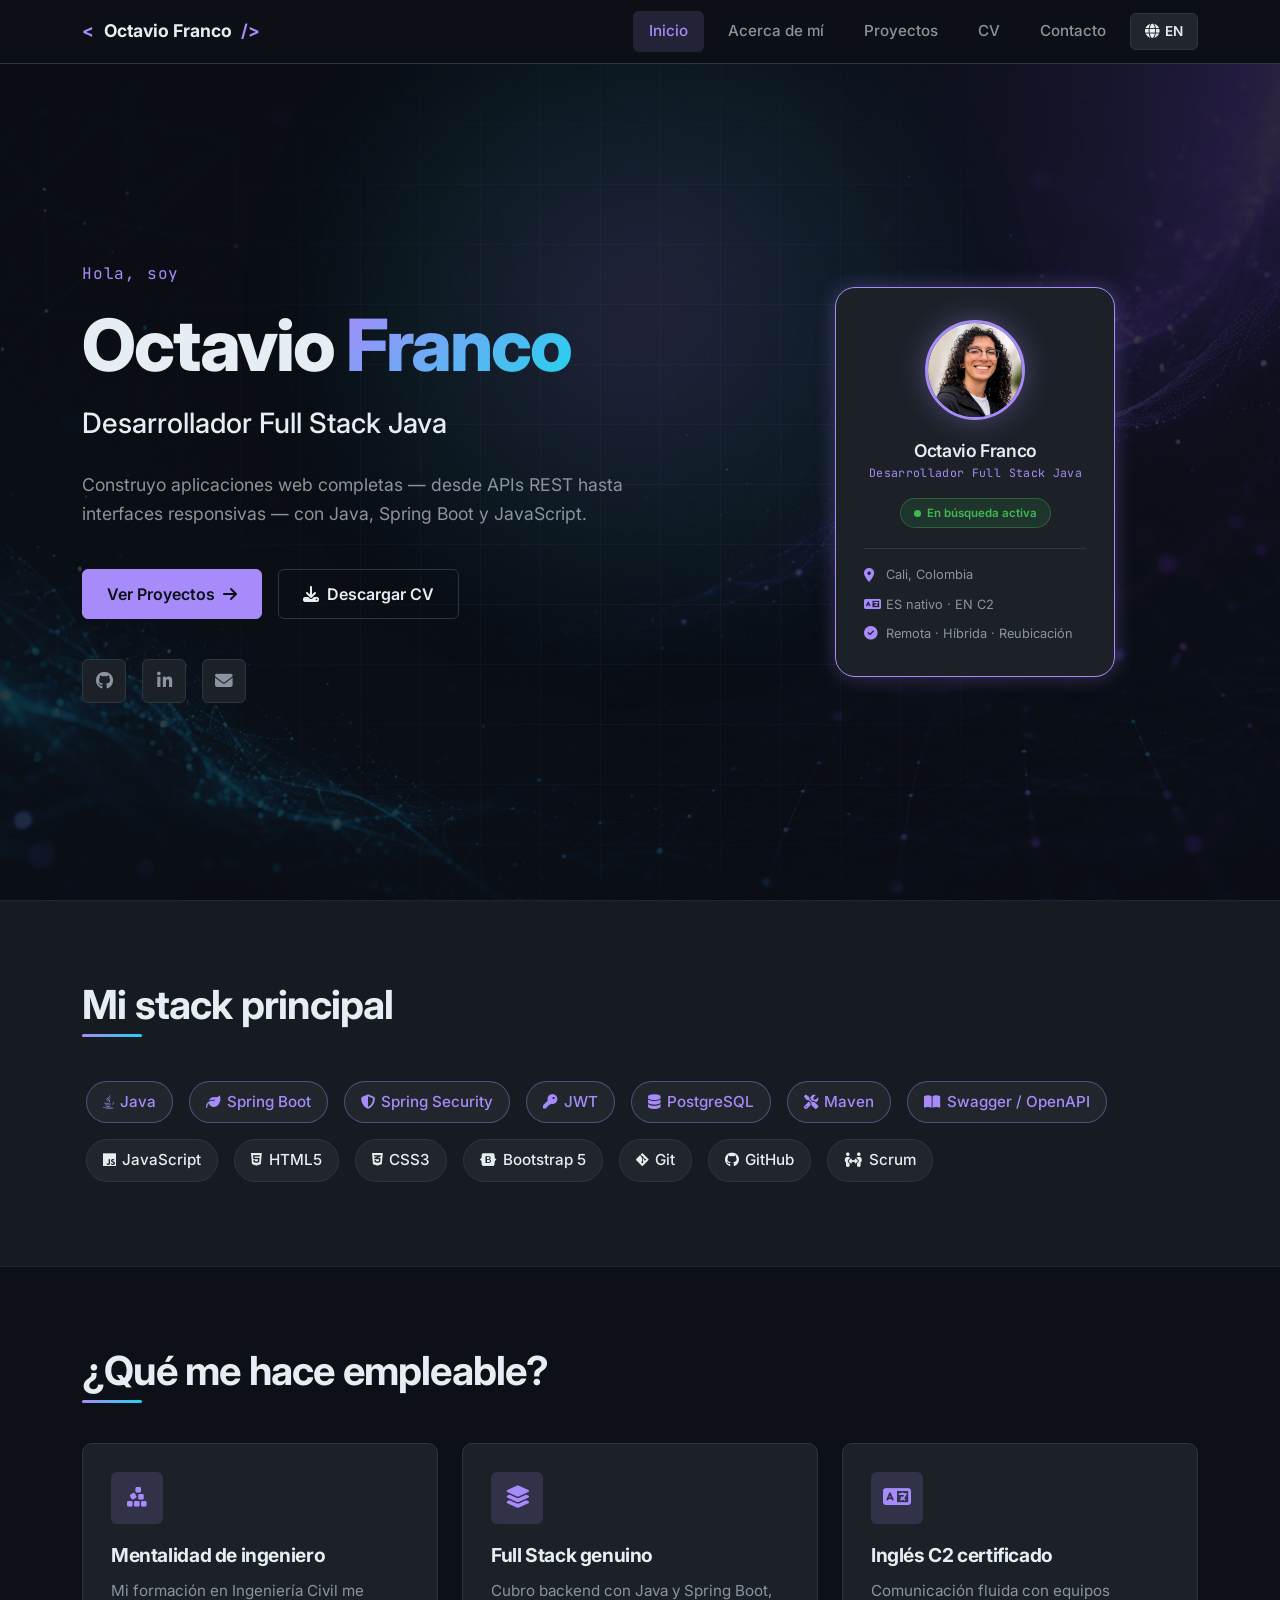
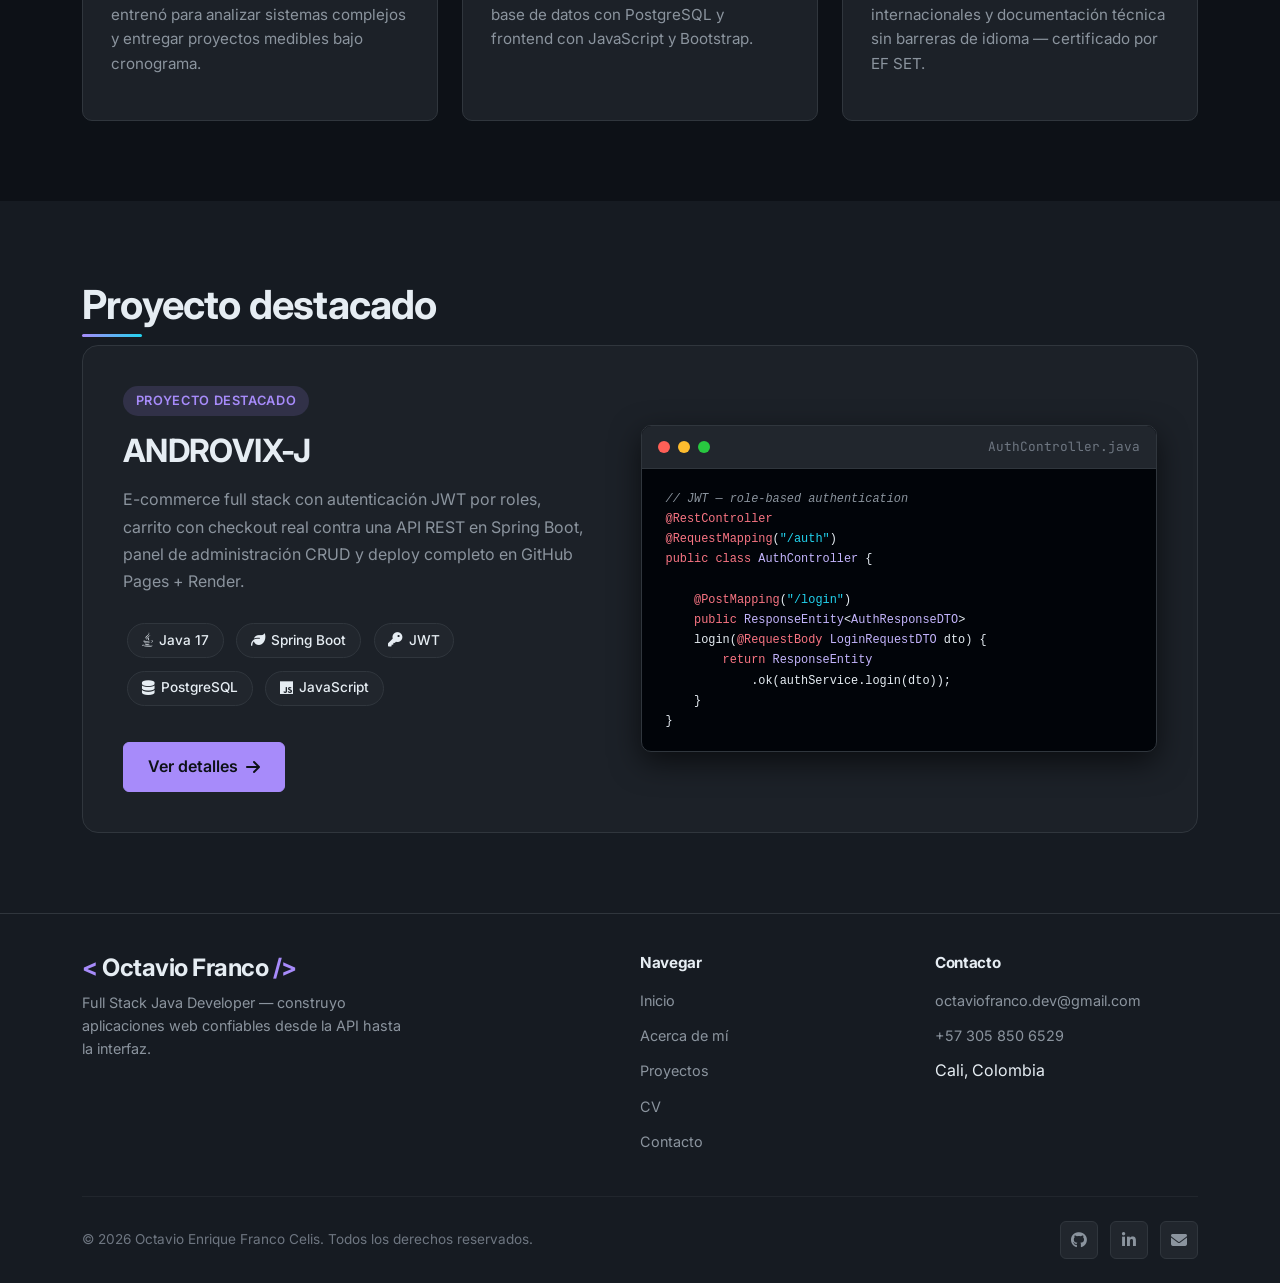
==== commit 63cd0590: "stack principal diferenciado por color — backend violeta, frontend default" ====
--- a/index.html
+++ b/index.html
@@ -97,9 +97,13 @@
       <div class="container">
         <h2 class="section-title reveal" data-i18n="home.stack.title">Mi stack principal</h2>
         <div class="stack-grid reveal">
-          <span class="tech-chip"><i class="fa-brands fa-java"></i> Java</span>
-          <span class="tech-chip"><i class="fa-solid fa-leaf"></i> Spring Boot</span>
-          <span class="tech-chip"><i class="fa-solid fa-database"></i> PostgreSQL</span>
+          <span class="tech-chip tech-chip--backend"><i class="fa-brands fa-java"></i> Java</span>
+          <span class="tech-chip tech-chip--backend"><i class="fa-solid fa-leaf"></i> Spring Boot</span>
+          <span class="tech-chip tech-chip--backend"><i class="fa-solid fa-shield-halved"></i> Spring Security</span>
+          <span class="tech-chip tech-chip--backend"><i class="fa-solid fa-key"></i> JWT</span>
+          <span class="tech-chip tech-chip--backend"><i class="fa-solid fa-database"></i> PostgreSQL</span>
+          <span class="tech-chip tech-chip--backend"><i class="fa-solid fa-screwdriver-wrench"></i> Maven</span>
+          <span class="tech-chip tech-chip--backend"><i class="fa-solid fa-book-open"></i> Swagger / OpenAPI</span>
           <span class="tech-chip"><i class="fa-brands fa-js"></i> JavaScript</span>
           <span class="tech-chip"><i class="fa-brands fa-html5"></i> HTML5</span>
           <span class="tech-chip"><i class="fa-brands fa-css3-alt"></i> CSS3</span>
--- a/assets/css/global.css
+++ b/assets/css/global.css
@@ -211,6 +211,16 @@
 
 .tech-chip i {
   font-size: 0.9rem;
+}
+
+.tech-chip--backend {
+  border-color: rgba(167, 139, 250, 0.4);
+  color: var(--accent);
+}
+
+.tech-chip--backend:hover {
+  border-color: var(--accent);
+  color: var(--accent-hover);
 }
 
 /* ---------- NAVBAR ---------- */
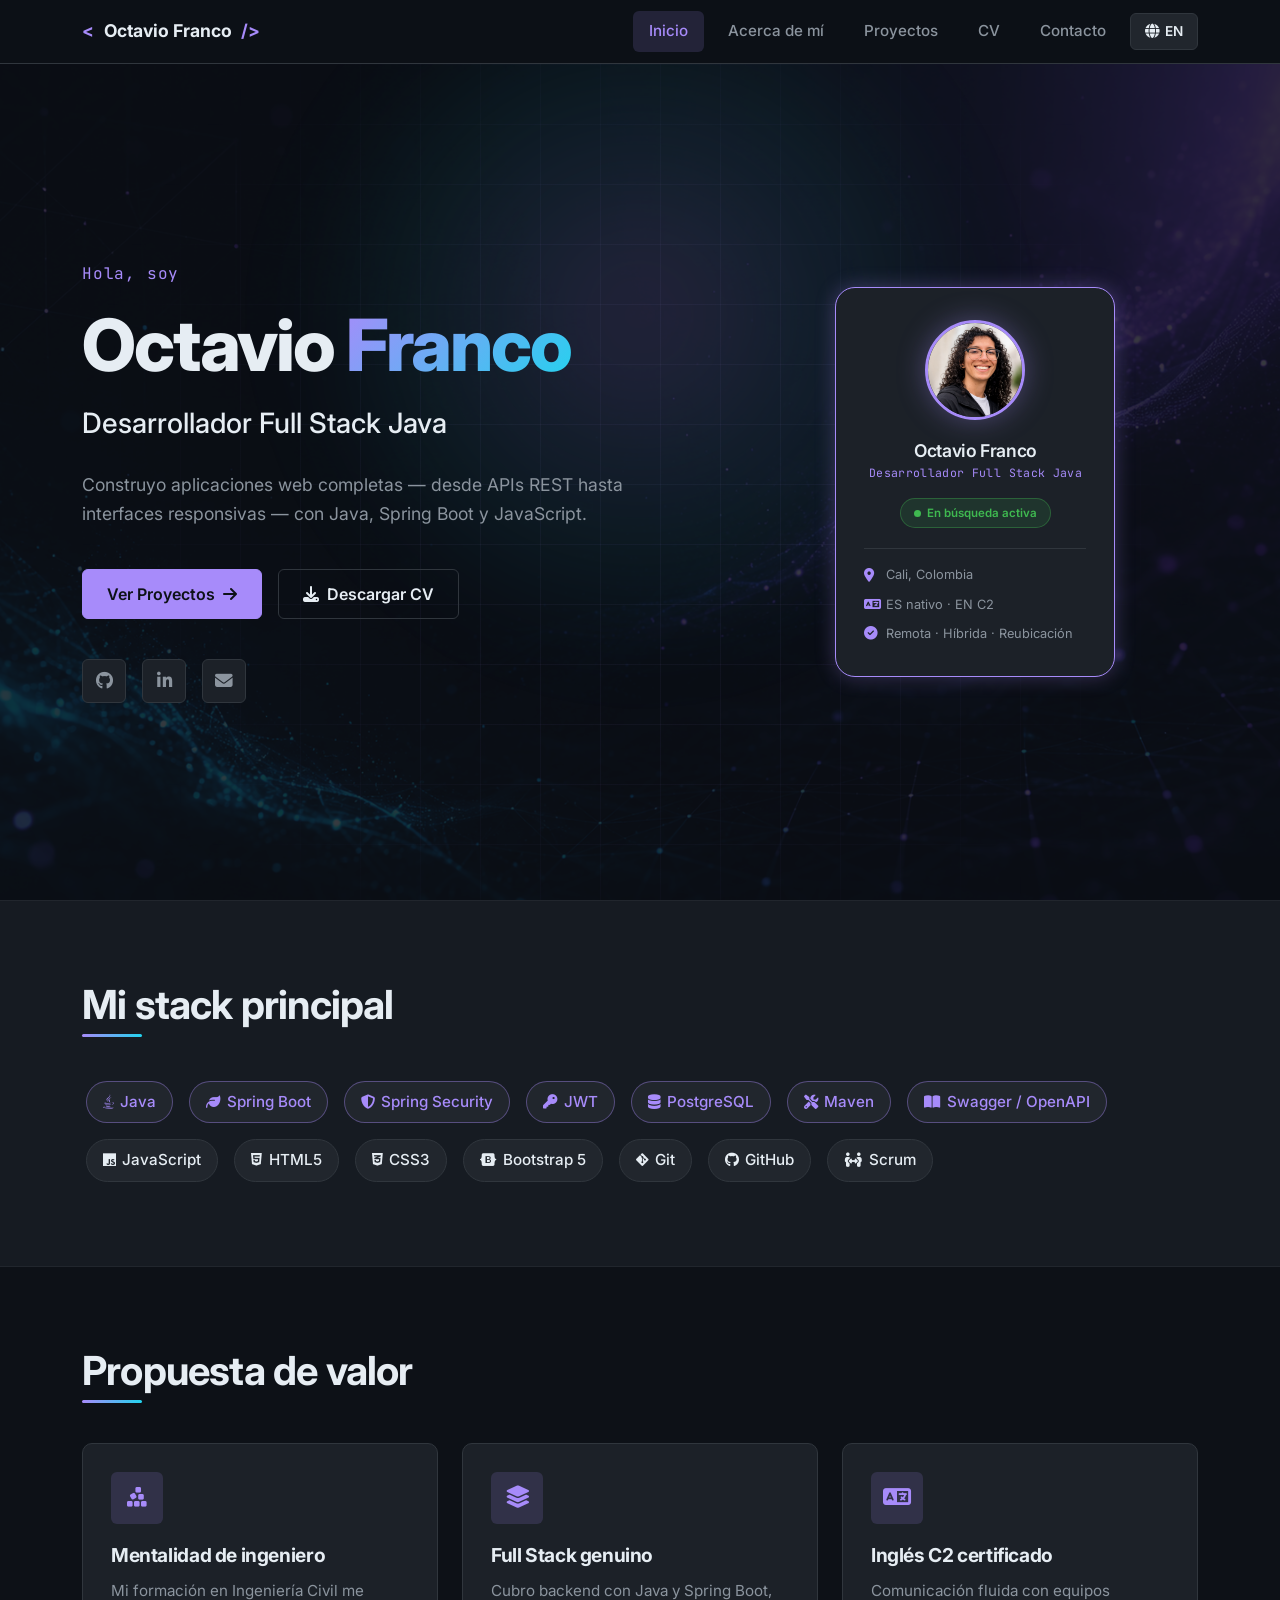
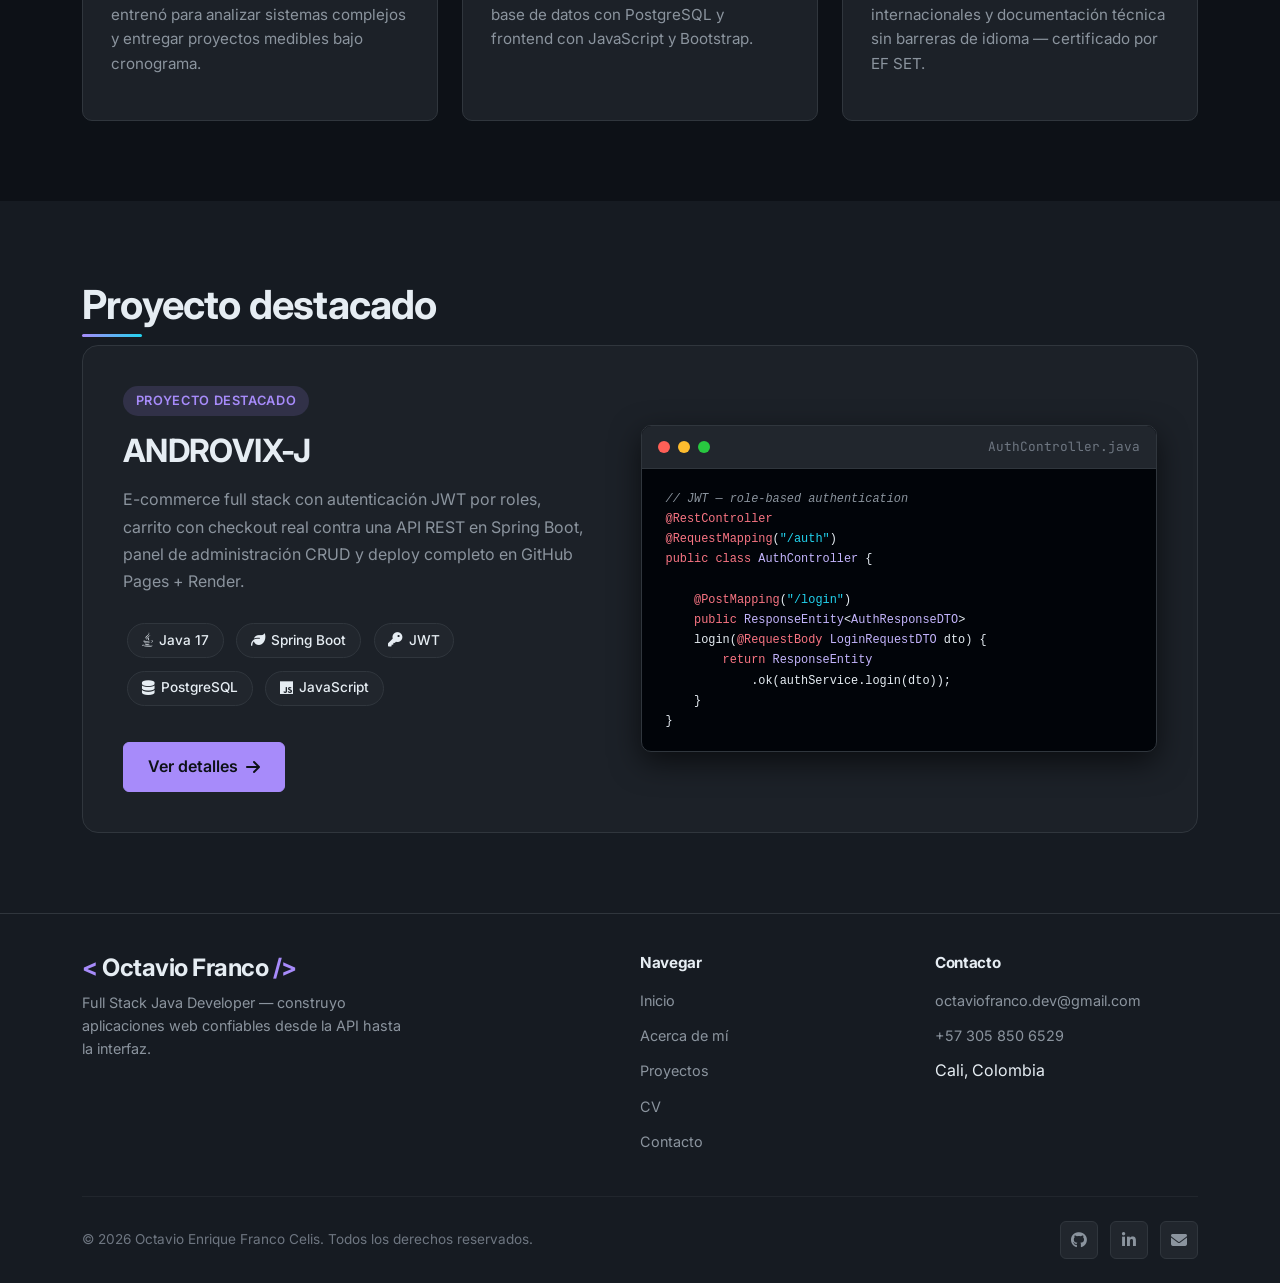
==== commit 286e71ca: "título propuesta de valor, textos concisos, AerolineaAPI simétrico" ====
--- a/index.html
+++ b/index.html
@@ -7,6 +7,14 @@
   <meta name="author" content="Octavio Enrique Franco Celis" />
   <title>Octavio Franco · Full Stack Java Developer</title>
 
+  <!-- Open Graph -->
+  <meta property="og:type" content="website" />
+  <meta property="og:url" content="https://0ctapod.github.io/" />
+  <meta property="og:title" content="Octavio Franco · Full Stack Java Developer" />
+  <meta property="og:description" content="Full Stack Java Developer — Java, Spring Boot, PostgreSQL, JavaScript. Portafolio profesional." />
+  <meta property="og:image" content="https://0ctapod.github.io/assets/img/profile/avatar.png" />
+  <meta name="twitter:card" content="summary_large_image" />
+
   <!-- Fonts -->
   <link rel="preconnect" href="https://fonts.googleapis.com" />
   <link rel="preconnect" href="https://fonts.gstatic.com" crossorigin />
@@ -17,6 +25,9 @@
 
   <!-- Font Awesome -->
   <link rel="stylesheet" href="https://cdnjs.cloudflare.com/ajax/libs/font-awesome/6.5.0/css/all.min.css" />
+
+  <!-- Favicon -->
+  <link rel="icon" type="image/svg+xml" href="assets/img/favicon.svg" />
 
   <!-- Own styles -->
   <link rel="stylesheet" href="assets/css/global.css" />
@@ -47,10 +58,10 @@
           <div class="hero-cta fade-in fade-in-delay-3">
             <a href="projects.html" class="btn-primary-custom">
               <span data-i18n="home.cta.projects">Ver Proyectos</span>
-              <i class="fa-solid fa-arrow-right"></i>
+              <i class="fa-solid fa-arrow-right" aria-hidden="true"></i>
             </a>
             <a href="assets/docs/cv-octavio-franco.pdf" class="btn-outline-custom" download>
-              <i class="fa-solid fa-download"></i>
+              <i class="fa-solid fa-download" aria-hidden="true"></i>
               <span data-i18n="home.cta.cv">Descargar CV</span>
             </a>
           </div>
@@ -75,15 +86,15 @@
             </div>
             <div class="hero-card-info">
               <div class="hero-card-info-row">
-                <i class="fa-solid fa-location-dot"></i>
+                <i class="fa-solid fa-location-dot" aria-hidden="true"></i>
                 <span>Cali, Colombia</span>
               </div>
               <div class="hero-card-info-row">
-                <i class="fa-solid fa-language"></i>
+                <i class="fa-solid fa-language" aria-hidden="true"></i>
                 <span data-i18n="home.hero.langs">ES nativo · EN C2</span>
               </div>
               <div class="hero-card-info-row">
-                <i class="fa-solid fa-circle-check"></i>
+                <i class="fa-solid fa-circle-check" aria-hidden="true"></i>
                 <span data-i18n="home.hero.modality">Remota · Híbrida · Reubicación</span>
               </div>
             </div>
@@ -97,20 +108,20 @@
       <div class="container">
         <h2 class="section-title reveal" data-i18n="home.stack.title">Mi stack principal</h2>
         <div class="stack-grid reveal">
-          <span class="tech-chip tech-chip--backend"><i class="fa-brands fa-java"></i> Java</span>
-          <span class="tech-chip tech-chip--backend"><i class="fa-solid fa-leaf"></i> Spring Boot</span>
-          <span class="tech-chip tech-chip--backend"><i class="fa-solid fa-shield-halved"></i> Spring Security</span>
-          <span class="tech-chip tech-chip--backend"><i class="fa-solid fa-key"></i> JWT</span>
-          <span class="tech-chip tech-chip--backend"><i class="fa-solid fa-database"></i> PostgreSQL</span>
-          <span class="tech-chip tech-chip--backend"><i class="fa-solid fa-screwdriver-wrench"></i> Maven</span>
-          <span class="tech-chip tech-chip--backend"><i class="fa-solid fa-book-open"></i> Swagger / OpenAPI</span>
-          <span class="tech-chip"><i class="fa-brands fa-js"></i> JavaScript</span>
-          <span class="tech-chip"><i class="fa-brands fa-html5"></i> HTML5</span>
-          <span class="tech-chip"><i class="fa-brands fa-css3-alt"></i> CSS3</span>
-          <span class="tech-chip"><i class="fa-brands fa-bootstrap"></i> Bootstrap 5</span>
-          <span class="tech-chip"><i class="fa-brands fa-git-alt"></i> Git</span>
-          <span class="tech-chip"><i class="fa-brands fa-github"></i> GitHub</span>
-          <span class="tech-chip"><i class="fa-solid fa-people-arrows"></i> Scrum</span>
+          <span class="tech-chip tech-chip--backend"><i class="fa-brands fa-java" aria-hidden="true"></i> Java</span>
+          <span class="tech-chip tech-chip--backend"><i class="fa-solid fa-leaf" aria-hidden="true"></i> Spring Boot</span>
+          <span class="tech-chip tech-chip--backend"><i class="fa-solid fa-shield-halved" aria-hidden="true"></i> Spring Security</span>
+          <span class="tech-chip tech-chip--backend"><i class="fa-solid fa-key" aria-hidden="true"></i> JWT</span>
+          <span class="tech-chip tech-chip--backend"><i class="fa-solid fa-database" aria-hidden="true"></i> PostgreSQL</span>
+          <span class="tech-chip tech-chip--backend"><i class="fa-solid fa-screwdriver-wrench" aria-hidden="true"></i> Maven</span>
+          <span class="tech-chip tech-chip--backend"><i class="fa-solid fa-book-open" aria-hidden="true"></i> Swagger / OpenAPI</span>
+          <span class="tech-chip"><i class="fa-brands fa-js" aria-hidden="true"></i> JavaScript</span>
+          <span class="tech-chip"><i class="fa-brands fa-html5" aria-hidden="true"></i> HTML5</span>
+          <span class="tech-chip"><i class="fa-brands fa-css3-alt" aria-hidden="true"></i> CSS3</span>
+          <span class="tech-chip"><i class="fa-brands fa-bootstrap" aria-hidden="true"></i> Bootstrap 5</span>
+          <span class="tech-chip"><i class="fa-brands fa-git-alt" aria-hidden="true"></i> Git</span>
+          <span class="tech-chip"><i class="fa-brands fa-github" aria-hidden="true"></i> GitHub</span>
+          <span class="tech-chip"><i class="fa-solid fa-people-arrows" aria-hidden="true"></i> Scrum</span>
         </div>
       </div>
     </section>
@@ -118,7 +129,7 @@
     <!-- HIGHLIGHTS -->
     <section class="section highlights-section">
       <div class="container">
-        <h2 class="section-title reveal" data-i18n="home.highlights.title">¿Qué me hace empleable?</h2>
+        <h2 class="section-title reveal" data-i18n="home.highlights.title">Propuesta de valor</h2>
         <div class="row g-4 mt-2">
           <div class="col-md-4 reveal">
             <div class="card-custom highlight-card">
@@ -163,7 +174,7 @@
             </div>
             <a href="projects.html#androvix" class="btn-primary-custom mt-3">
               <span data-i18n="home.feature.cta">Ver detalles</span>
-              <i class="fa-solid fa-arrow-right"></i>
+              <i class="fa-solid fa-arrow-right" aria-hidden="true"></i>
             </a>
           </div>
           <div class="featured-visual">
--- a/assets/css/global.css
+++ b/assets/css/global.css
@@ -128,6 +128,33 @@
   color: var(--text-secondary);
   margin-bottom: 3rem;
   max-width: 600px;
+}
+
+/* ---------- Page header (inner pages) ---------- */
+.page-header {
+  padding: 4rem 0 2rem;
+  border-bottom: 1px solid var(--border-muted);
+  background: linear-gradient(180deg, var(--bg-surface) 0%, var(--bg-primary) 100%);
+}
+
+/* ---------- Block title (accent-bar variant) ---------- */
+.block-title {
+  font-size: 1.5rem;
+  color: var(--text-primary);
+  margin-bottom: 1.25rem;
+  position: relative;
+  padding-left: 1rem;
+}
+
+.block-title::before {
+  content: '';
+  position: absolute;
+  left: 0;
+  top: 6px;
+  bottom: 6px;
+  width: 4px;
+  background: linear-gradient(180deg, var(--accent), var(--accent-cyan));
+  border-radius: 2px;
 }
 
 /* ---------- Buttons ---------- */
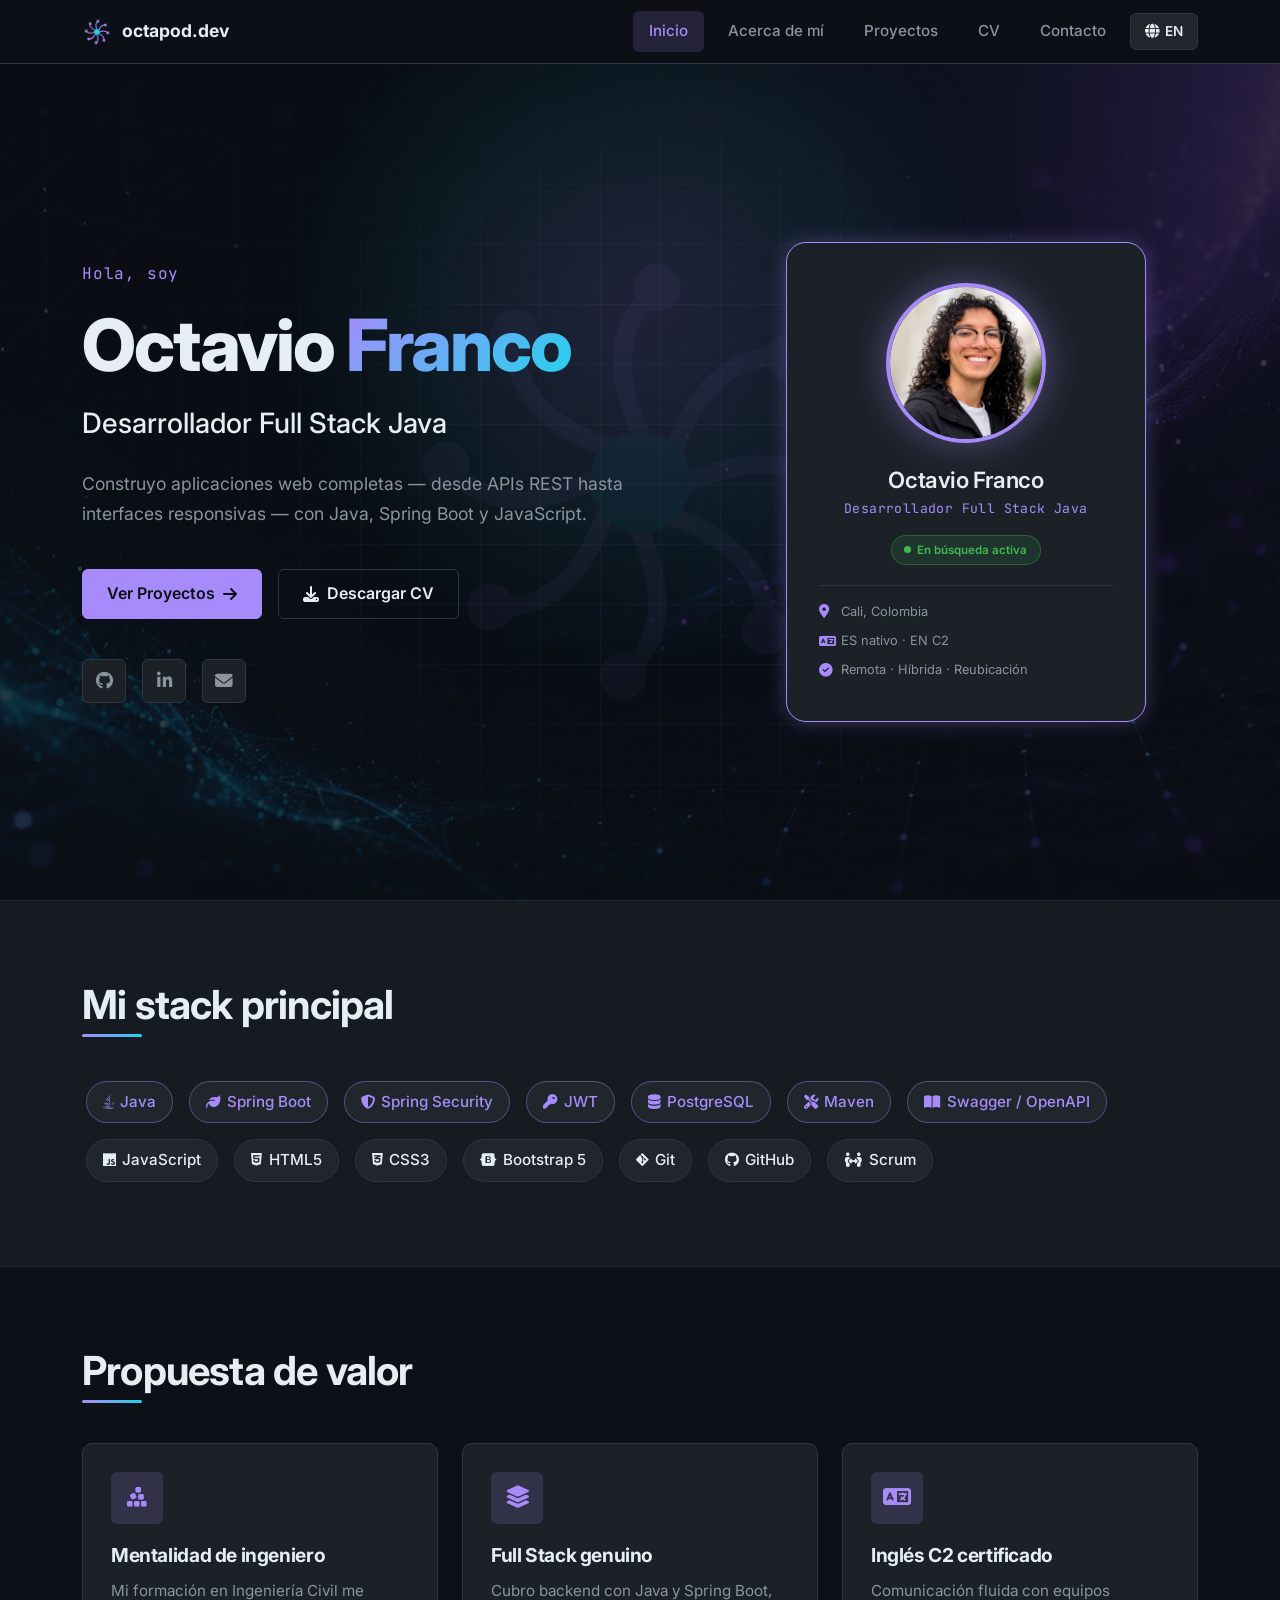
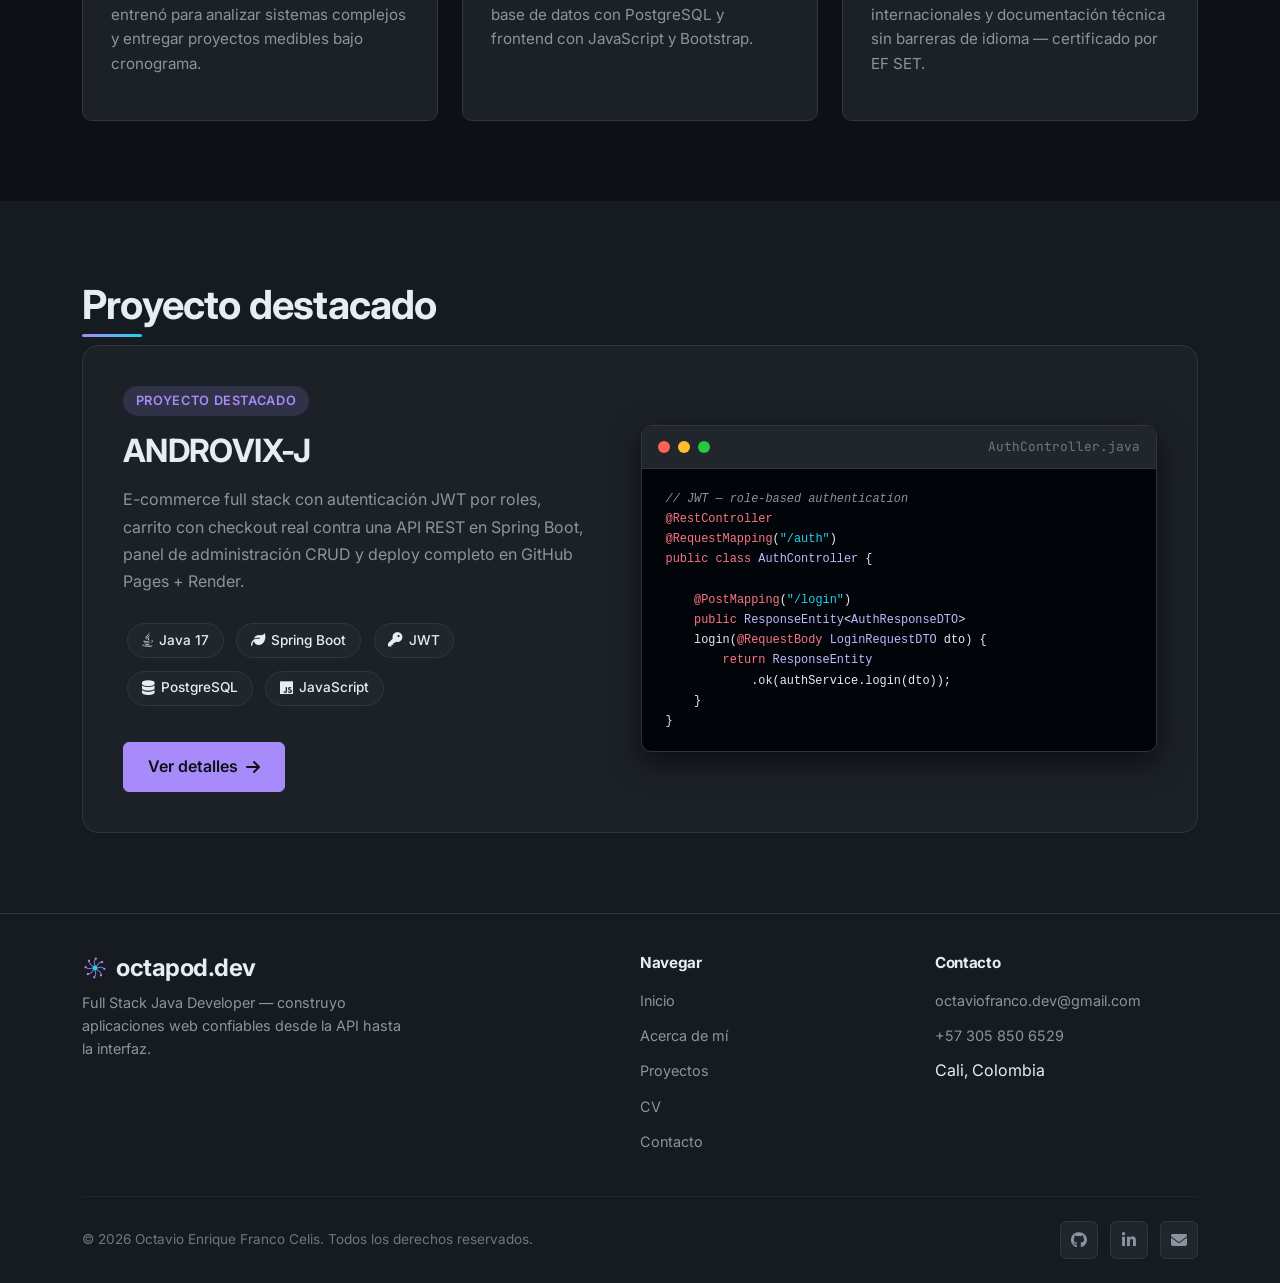
==== commit fa5eccee: "personalidad visual — watermark del hero y animacion de entrada del mark octapod" ====
--- a/index.html
+++ b/index.html
@@ -44,6 +44,7 @@
       <div class="hero-bg-img"></div>
       <div class="hero-bg-grid"></div>
       <div class="hero-bg-glow"></div>
+      <div class="hero-bg-mark" aria-hidden="true"></div>
       <div class="container hero-grid">
         <!-- Text column -->
         <div class="hero-text">
--- a/assets/css/global.css
+++ b/assets/css/global.css
@@ -286,6 +286,39 @@
   color: var(--accent);
 }
 
+.brand-mark {
+  width: 30px;
+  height: 30px;
+  transition: transform 0.4s ease;
+}
+
+.navbar-brand-custom:hover .brand-mark {
+  transform: rotate(45deg);
+}
+
+/* Entrance: tentacles draw in radially, nodes then core appear */
+@keyframes octoDraw { from { stroke-dashoffset: 26; } to { stroke-dashoffset: 0; } }
+@keyframes octoFade { from { opacity: 0; } to { opacity: 1; } }
+@keyframes octoPop  { from { opacity: 0; transform: scale(0); } to { opacity: 1; transform: scale(1); } }
+
+.brand-mark .octo-t { stroke-dasharray: 26; animation: octoDraw 0.5s ease both; }
+.brand-mark g:nth-of-type(1) .octo-t { animation-delay: 0s; }
+.brand-mark g:nth-of-type(2) .octo-t { animation-delay: 0.05s; }
+.brand-mark g:nth-of-type(3) .octo-t { animation-delay: 0.1s; }
+.brand-mark g:nth-of-type(4) .octo-t { animation-delay: 0.15s; }
+.brand-mark g:nth-of-type(5) .octo-t { animation-delay: 0.2s; }
+.brand-mark g:nth-of-type(6) .octo-t { animation-delay: 0.25s; }
+.brand-mark g:nth-of-type(7) .octo-t { animation-delay: 0.3s; }
+.brand-mark g:nth-of-type(8) .octo-t { animation-delay: 0.35s; }
+.brand-mark .octo-n { animation: octoFade 0.3s ease 0.45s both; }
+.brand-mark .octo-core { transform-box: fill-box; transform-origin: center; animation: octoPop 0.4s ease 0.6s both; }
+
+@media (prefers-reduced-motion: reduce) {
+  .brand-mark .octo-t,
+  .brand-mark .octo-n,
+  .brand-mark .octo-core { animation: none; }
+}
+
 .navbar-brand-custom .brand-bracket {
   color: var(--accent);
 }
@@ -380,6 +413,17 @@
 .footer-brand h4 {
   margin-bottom: 0.5rem;
   color: var(--text-primary);
+}
+
+.footer-brand-title {
+  display: flex;
+  align-items: center;
+  gap: 0.5rem;
+}
+
+.footer-brand-mark {
+  width: 26px;
+  height: 26px;
 }
 
 .footer-brand p {
--- a/assets/css/home.css
+++ b/assets/css/home.css
@@ -53,11 +53,24 @@
   filter: blur(50px);
 }
 
+.hero-bg-mark {
+  position: absolute;
+  top: 50%;
+  left: 50%;
+  transform: translate(-50%, -50%);
+  width: 540px;
+  height: 540px;
+  background: url('../img/octapod-mark.svg') center / contain no-repeat;
+  opacity: 0.045;
+  pointer-events: none;
+  z-index: 0;
+}
+
 .hero-grid {
   position: relative;
   z-index: 2;
   display: grid;
-  grid-template-columns: 1.4fr 1fr;
+  grid-template-columns: 1.3fr 1fr;
   gap: 3rem;
   align-items: center;
   width: 100%;
@@ -73,21 +86,21 @@
   background: var(--bg-card);
   border: 1px solid var(--accent);
   border-radius: 20px;
-  padding: 2rem 1.75rem;
+  padding: 2.5rem 2rem;
   text-align: center;
   width: 100%;
-  max-width: 280px;
+  max-width: 360px;
   box-shadow: var(--glow-accent);
 }
 
 .hero-avatar-wrap {
-  width: 100px;
-  height: 100px;
+  width: 160px;
+  height: 160px;
   border-radius: 50%;
-  border: 3px solid var(--accent);
+  border: 4px solid var(--accent);
   overflow: hidden;
-  margin: 0 auto 1.25rem;
-  box-shadow: 0 0 28px rgba(167, 139, 250, 0.35);
+  margin: 0 auto 1.5rem;
+  box-shadow: 0 0 36px rgba(167, 139, 250, 0.4);
 }
 
 .hero-avatar {
@@ -99,15 +112,15 @@
 
 .hero-card-name {
   color: var(--text-primary);
-  font-size: 1.1rem;
+  font-size: 1.4rem;
   font-weight: 600;
-  margin-bottom: 0.2rem;
+  margin-bottom: 0.25rem;
 }
 
 .hero-card-role {
   color: var(--accent);
   font-family: var(--font-mono);
-  font-size: 0.72rem;
+  font-size: 0.82rem;
   letter-spacing: 0.03em;
   margin-bottom: 1rem;
 }
@@ -394,7 +407,7 @@
     text-align: center;
   }
   .hero-card-col { order: -1; }
-  .hero-profile-card { max-width: 320px; }
+  .hero-profile-card { max-width: 360px; }
   .hero-tagline { margin-left: auto; margin-right: auto; }
   .hero-cta { justify-content: center; }
   .hero-social { justify-content: center; }
@@ -419,8 +432,8 @@
     padding: 1.5rem;
   }
   .hero-avatar-wrap {
-    width: 80px;
-    height: 80px;
+    width: 130px;
+    height: 130px;
   }
   .hero-cta { flex-direction: column; align-items: center; }
   .hero-cta .btn-primary-custom,
